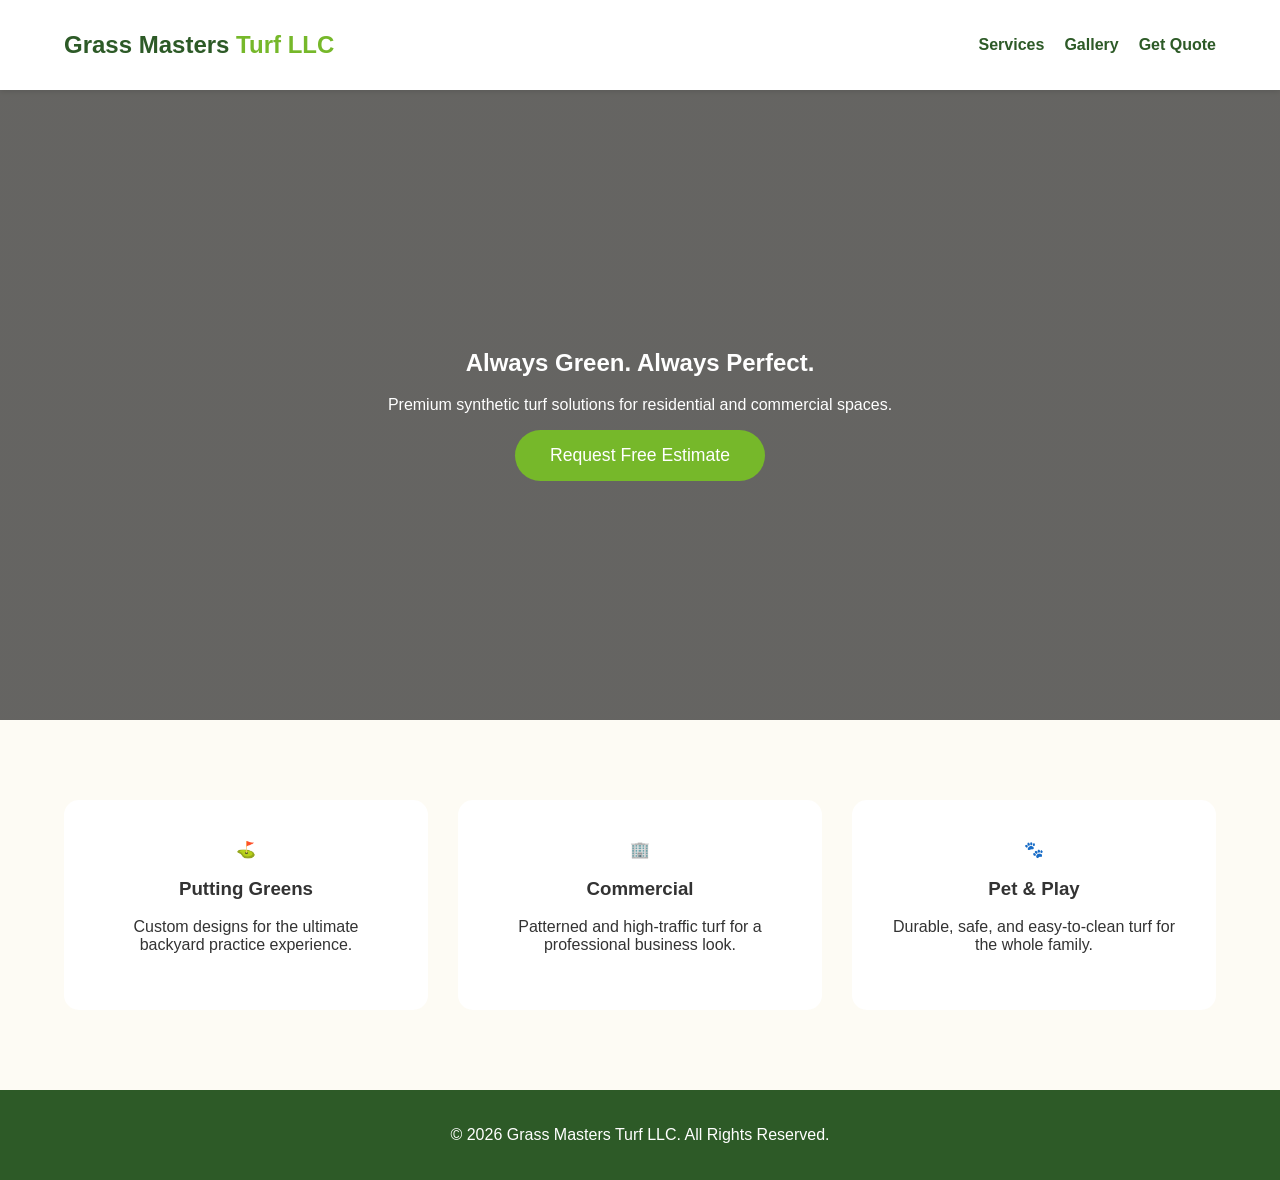
==== index.html @ 38988bbb "Update stylesheet link from main.css to style.css" ====
<!DOCTYPE html>
<html lang="en">
<head>
    <meta charset="UTF-8">
    <meta name="viewport" content="width=device-width, initial-scale=1.0">
    <title>Grass Masters Turf LLC | Premium Synthetic Grass</title>
    <link rel="stylesheet" href="style.css">
</head>
<body>

    <header>
        <nav>
            <div class="logo">Grass Masters<span> Turf LLC</span></div>
            <ul class="nav-links">
                <li><a href="#services">Services</a></li>
                <li><a href="#gallery">Gallery</a></li>
                <li><a href="#contact" class="btn-small">Get Quote</a></li>
            </ul>
        </nav>
    </header>

    <section class="hero">
        <div class="hero-content">
            <h1>Always Green. Always Perfect.</h1>
            <p>Premium synthetic turf solutions for residential and commercial spaces.</p>
            <button id="quoteBtn" class="cta-button">Request Free Estimate</button>
        </div>
    </section>

    <section id="services" class="services">
        <div class="service-card">
            <div class="icon">⛳</div>
            <h3>Putting Greens</h3>
            <p>Custom designs for the ultimate backyard practice experience.</p>
        </div>
        <div class="service-card">
            <div class="icon">🏢</div>
            <h3>Commercial</h3>
            <p>Patterned and high-traffic turf for a professional business look.</p>
        </div>
        <div class="service-card">
            <div class="icon">🐾</div>
            <h3>Pet & Play</h3>
            <p>Durable, safe, and easy-to-clean turf for the whole family.</p>
        </div>
    </section>

    <footer id="contact">
        <p>&copy; 2026 Grass Masters Turf LLC. All Rights Reserved.</p>
    </footer>

    <script src="script.js"></script>
</body>

</html>
---- style.css ----
/* Brand Colors */
:root {
    --dark-green: #2d5a27;
    --logo-green: #76b82a;
    --cream-bg: #fdfbf4;
    --white: #ffffff;
}

body {
    font-family: 'Arial', sans-serif;
    margin: 0;
    background-color: var(--cream-bg);
    color: #333;
    scroll-behavior: smooth;
}

/* Navigation */
nav {
    display: flex;
    justify-content: space-between;
    align-items: center;
    padding: 20px 5%;
    background: var(--white);
    box-shadow: 0 2px 5px rgba(0,0,0,0.1);
}

.logo {
    font-size: 1.5rem;
    font-weight: bold;
    color: var(--dark-green);
}

.logo span {
    color: var(--logo-green);
}

.nav-links {
    list-style: none;
    display: flex;
    gap: 20px;
}

.nav-links a {
    text-decoration: none;
    color: var(--dark-green);
    font-weight: 600;
}

/* Hero Section */
.hero {
    height: 70vh;
    background: linear-gradient(rgba(0,0,0,0.6), rgba(0,0,0,0.6)), url('8511.jpg') no-repeat center/cover;
    display: flex;
    align-items: center;
    justify-content: center;
    color: var(--white);
    text-align: center;
}

.cta-button {
    background: var(--logo-green);
    color: white;
    border: none;
    padding: 15px 35px;
    font-size: 1.1rem;
    border-radius: 50px;
    cursor: pointer;
    transition: transform 0.2s;
}

.cta-button:hover {
    transform: scale(1.05);
    background: var(--dark-green);
}

/* Services */
.services {
    padding: 80px 5%;
    display: grid;
    grid-template-columns: repeat(auto-fit, minmax(250px, 1fr));
    gap: 30px;
}

.service-card {
    background: var(--white);
    padding: 40px;
    border-radius: 15px;
    text-align: center;
    transition: 0.3s;
}

.service-card:hover {
    box-shadow: 0 10px 20px rgba(0,0,0,0.1);
}

footer {
    background: var(--dark-green);
    color: white;
    text-align: center;
    padding: 20px;
}
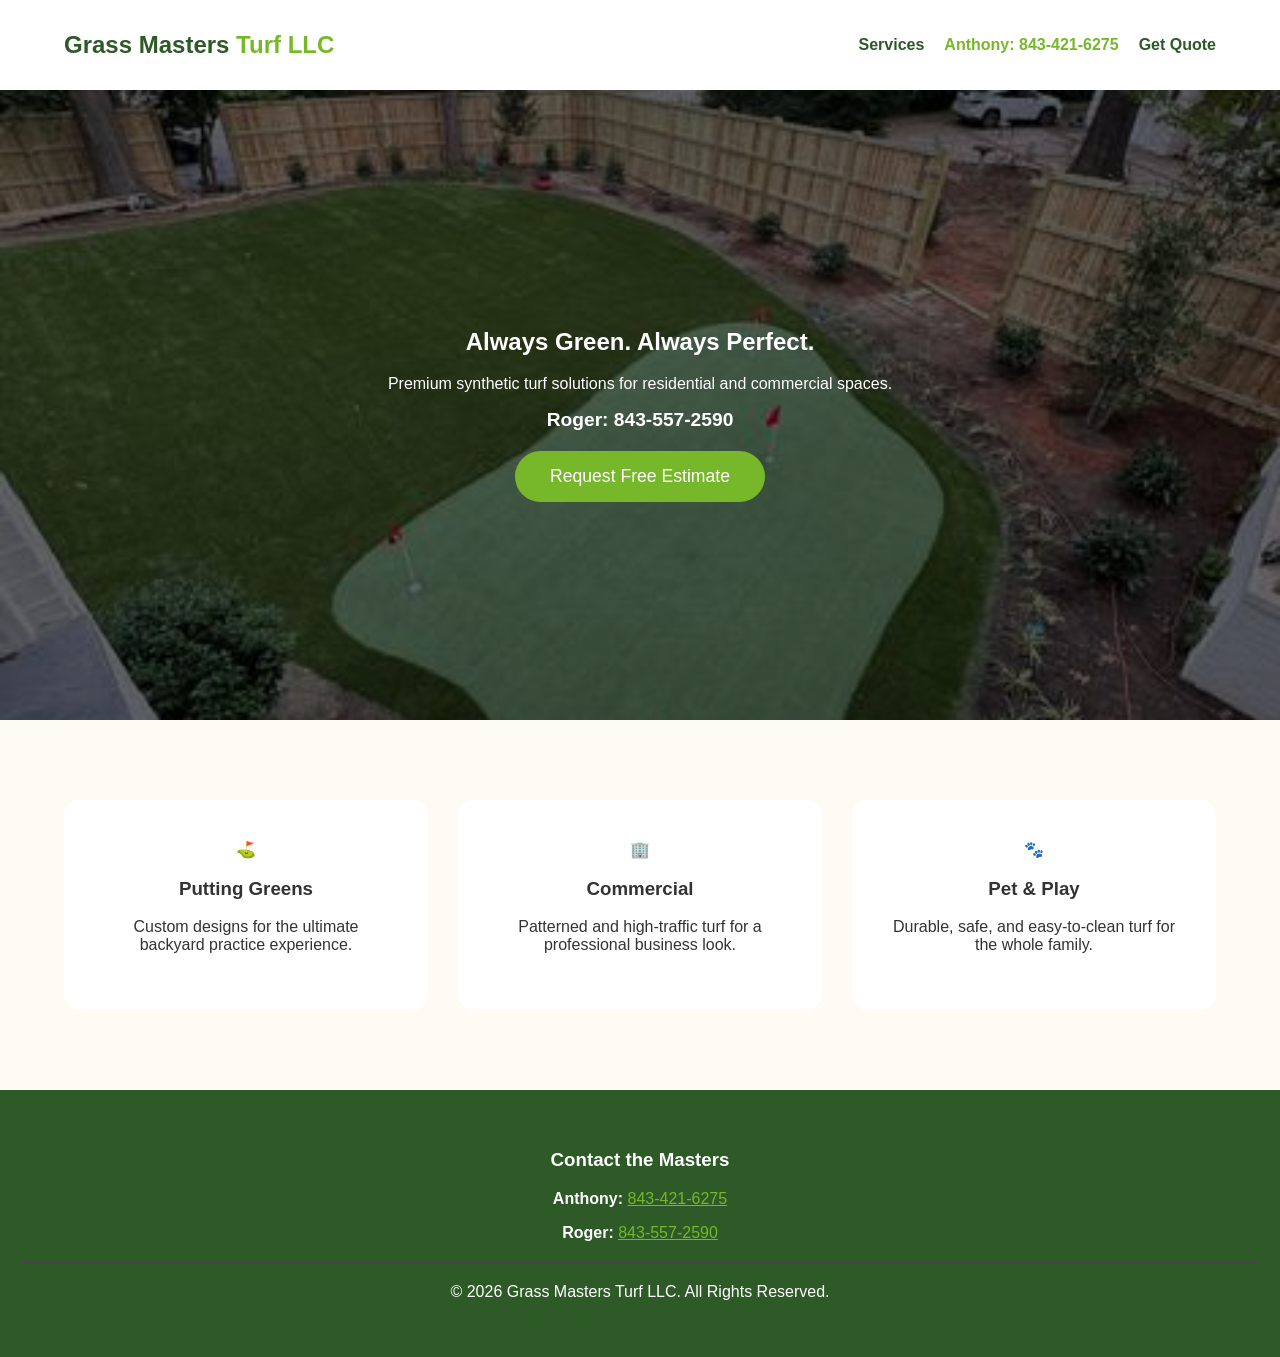
==== commit 18439772: "Update contact details in index.html Added contact information for Anthony and Roger in the footer a" ====
--- a/index.html
+++ b/index.html
@@ -13,7 +13,7 @@
             <div class="logo">Grass Masters<span> Turf LLC</span></div>
             <ul class="nav-links">
                 <li><a href="#services">Services</a></li>
-                <li><a href="#gallery">Gallery</a></li>
+                <li><a href="tel:8434216275" style="color: var(--logo-green); font-weight: bold;">Anthony: 843-421-6275</a></li>
                 <li><a href="#contact" class="btn-small">Get Quote</a></li>
             </ul>
         </nav>
@@ -23,6 +23,9 @@
         <div class="hero-content">
             <h1>Always Green. Always Perfect.</h1>
             <p>Premium synthetic turf solutions for residential and commercial spaces.</p>
+            <div style="margin-bottom: 20px; font-size: 1.2rem; font-weight: bold;">
+                Roger: 843-557-2590
+            </div>
             <button id="quoteBtn" class="cta-button">Request Free Estimate</button>
         </div>
     </section>
@@ -45,11 +48,14 @@
         </div>
     </section>
 
-    <footer id="contact">
+    <footer id="contact" style="background: #2d5a27; color: white; padding: 40px 20px;">
+        <h3>Contact the Masters</h3>
+        <p><strong>Anthony:</strong> <a href="tel:8434216275" style="color: #76b82a;">843-421-6275</a></p>
+        <p><strong>Roger:</strong> <a href="tel:8435572590" style="color: #76b82a;">843-557-2590</a></p>
+        <hr style="border: 0; border-top: 1px solid #444; margin: 20px 0;">
         <p>&copy; 2026 Grass Masters Turf LLC. All Rights Reserved.</p>
     </footer>
 
     <script src="script.js"></script>
 </body>
-
 </html>
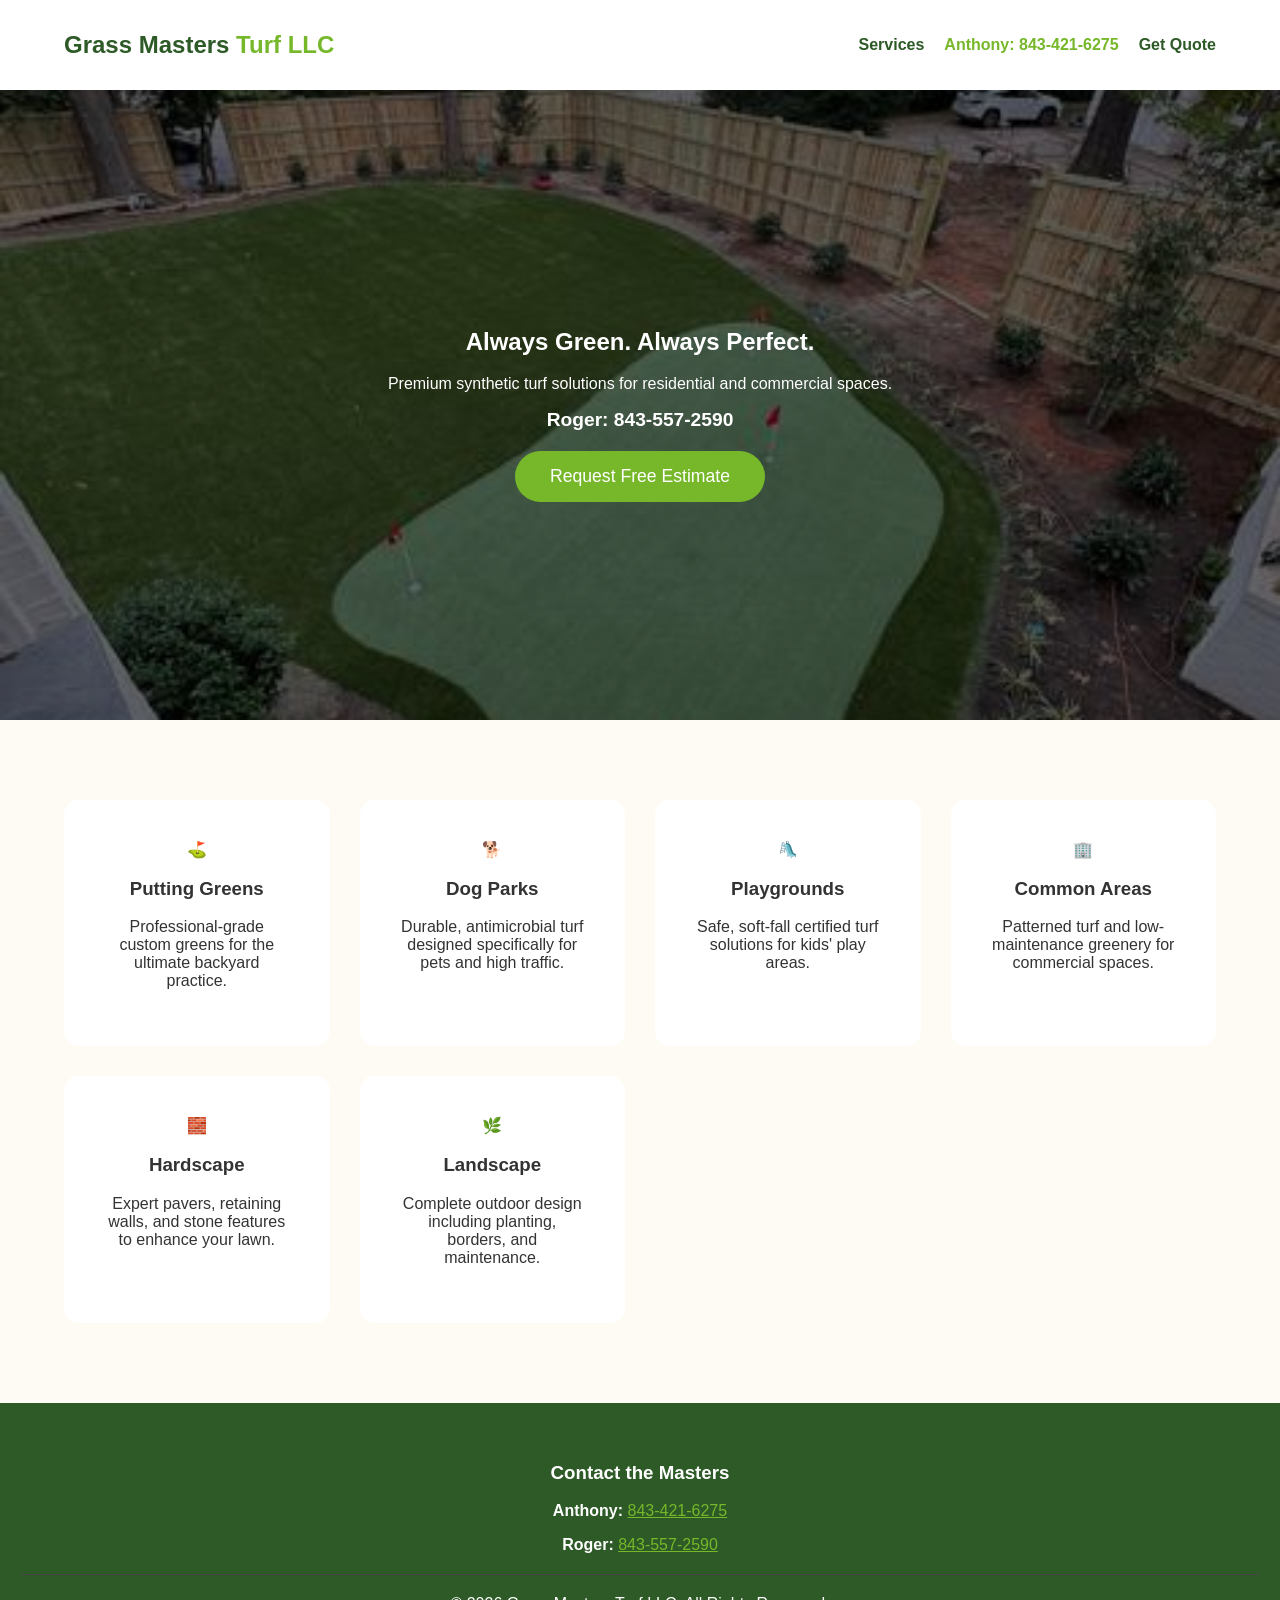
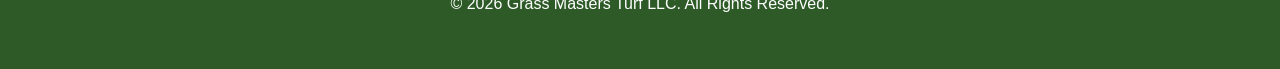
==== commit 91586889: "Revise services and contact information in index.html Updated service offerings and contact details " ====
--- a/index.html
+++ b/index.html
@@ -34,18 +34,35 @@
         <div class="service-card">
             <div class="icon">⛳</div>
             <h3>Putting Greens</h3>
-            <p>Custom designs for the ultimate backyard practice experience.</p>
+            <p>Professional-grade custom greens for the ultimate backyard practice.</p>
+        </div>
+        <div class="service-card">
+            <div class="icon">🐕</div>
+            <h3>Dog Parks</h3>
+            <p>Durable, antimicrobial turf designed specifically for pets and high traffic.</p>
+        </div>
+        <div class="service-card">
+            <div class="icon">🛝</div>
+            <h3>Playgrounds</h3>
+            <p>Safe, soft-fall certified turf solutions for kids' play areas.</p>
         </div>
         <div class="service-card">
             <div class="icon">🏢</div>
-            <h3>Commercial</h3>
-            <p>Patterned and high-traffic turf for a professional business look.</p>
+            <h3>Common Areas</h3>
+            <p>Patterned turf and low-maintenance greenery for commercial spaces.</p>
+        </div>
+        
+        <div class="service-card">
+            <div class="icon">🧱</div>
+            <h3>Hardscape</h3>
+            <p>Expert pavers, retaining walls, and stone features to enhance your lawn.</p>
         </div>
         <div class="service-card">
-            <div class="icon">🐾</div>
-            <h3>Pet & Play</h3>
-            <p>Durable, safe, and easy-to-clean turf for the whole family.</p>
+            <div class="icon">🌿</div>
+            <h3>Landscape</h3>
+            <p>Complete outdoor design including planting, borders, and maintenance.</p>
         </div>
+    </section>
     </section>
 
     <footer id="contact" style="background: #2d5a27; color: white; padding: 40px 20px;">
@@ -59,3 +76,4 @@
     <script src="script.js"></script>
 </body>
 </html>
+
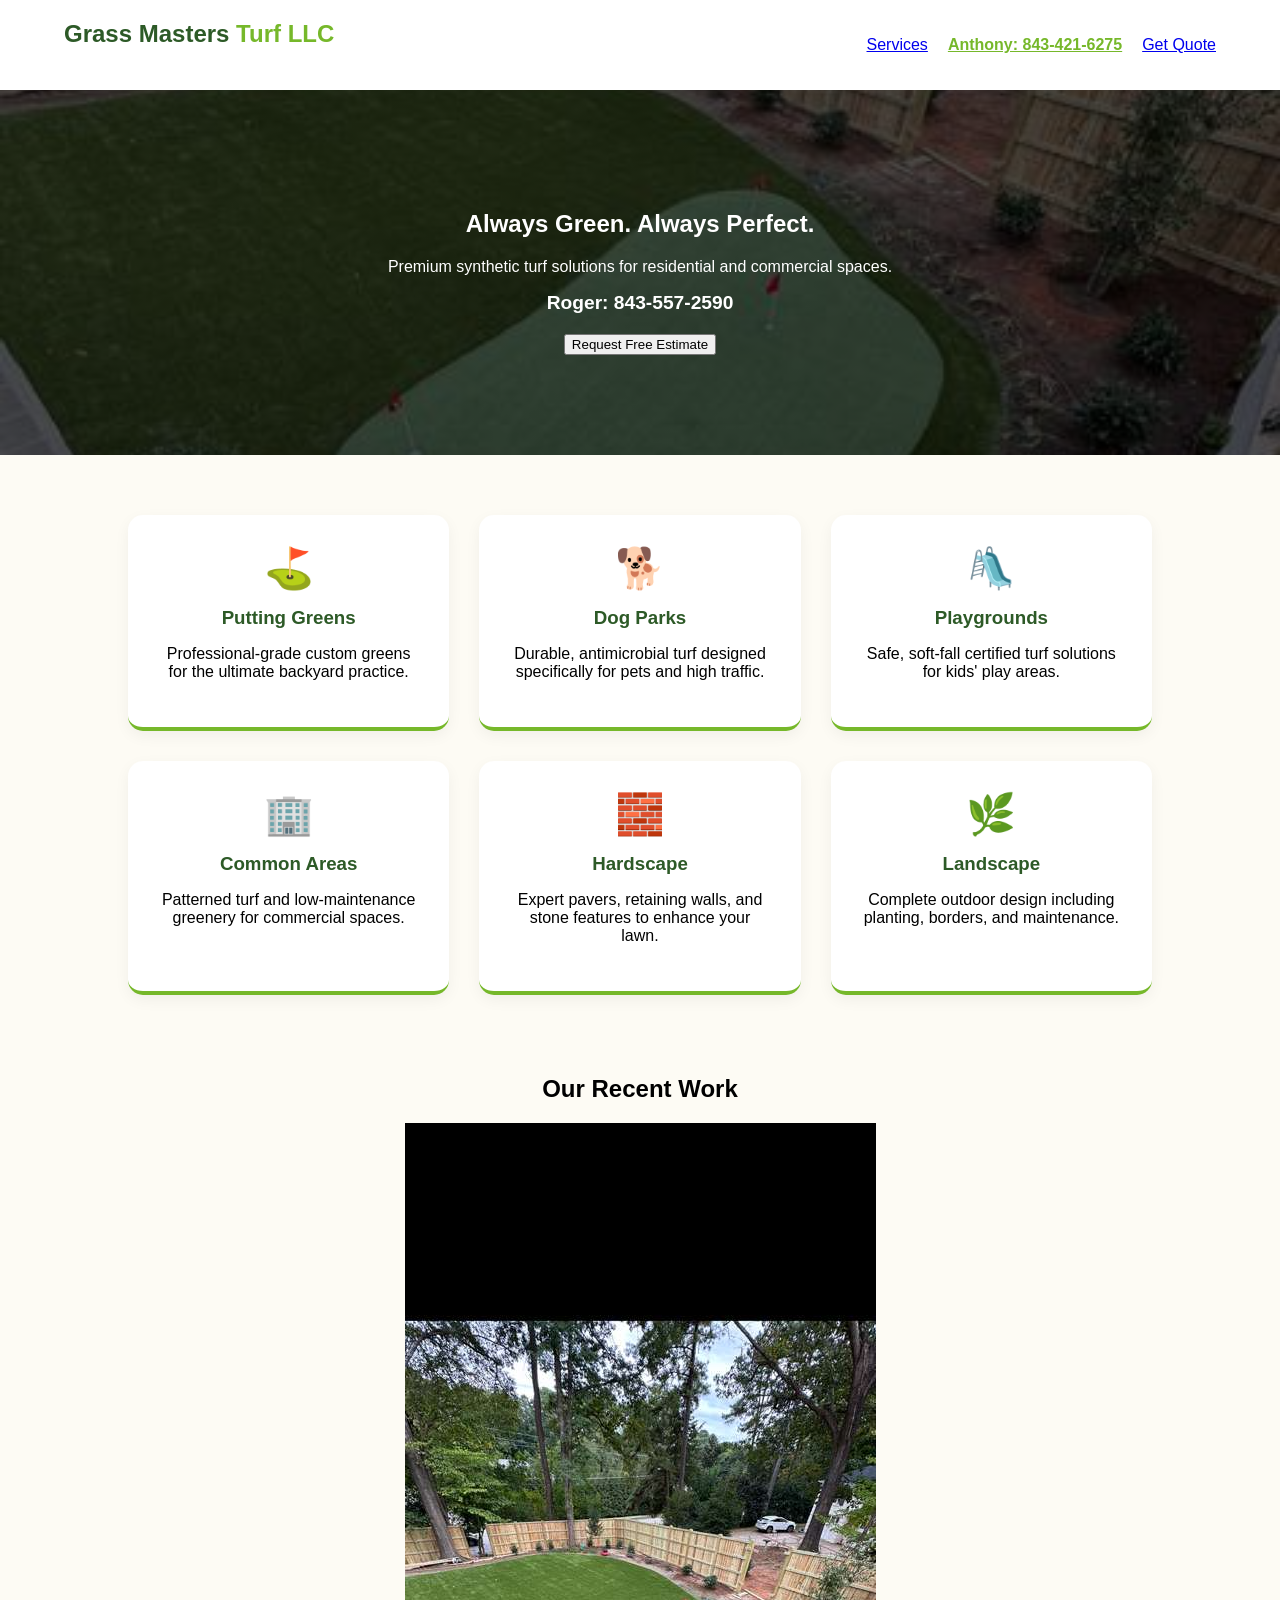
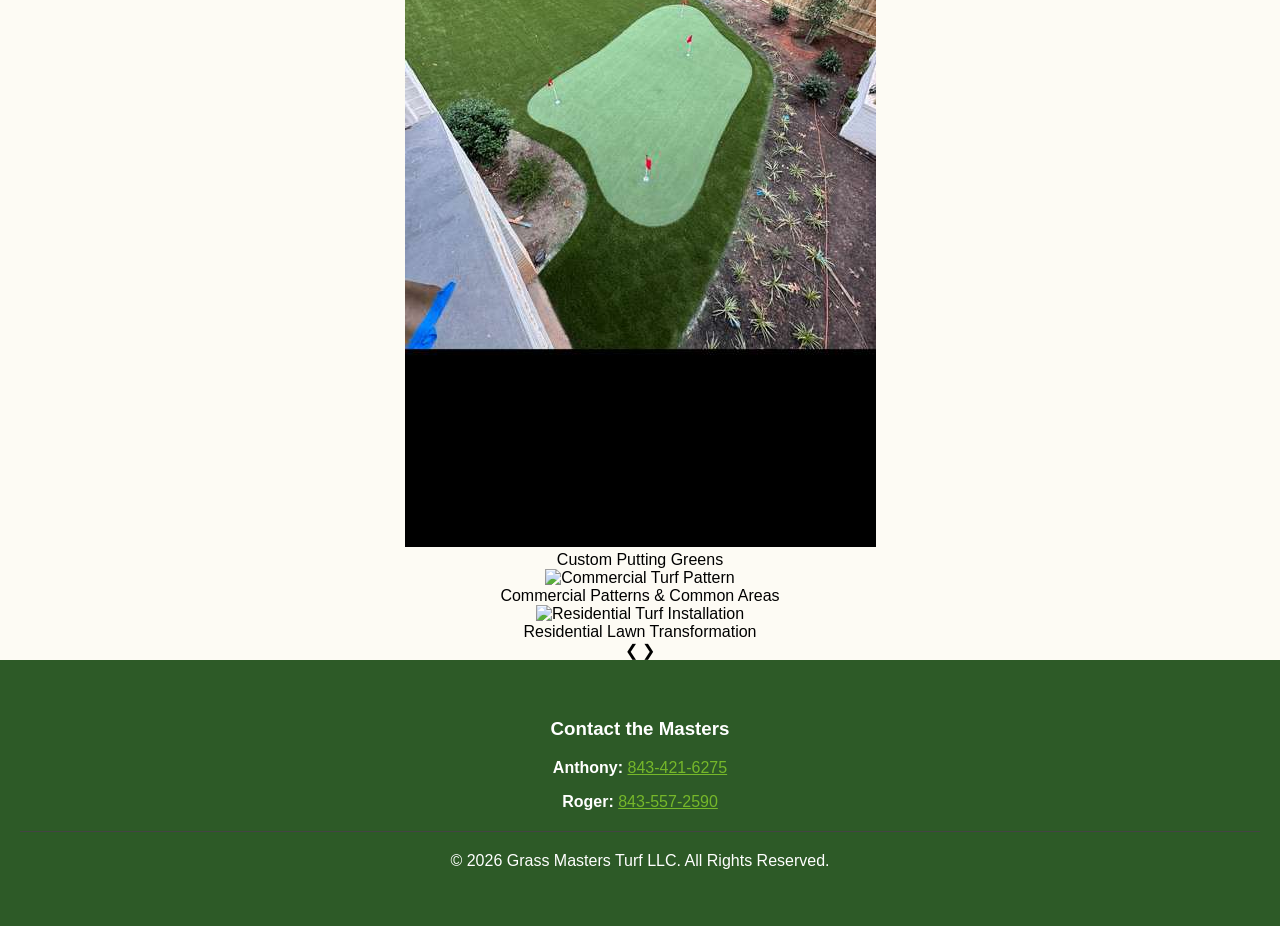
==== commit f2484fff: "Add gallery section to index.html Added a gallery section to showcase recent work." ====
--- a/index.html
+++ b/index.html
@@ -64,6 +64,28 @@
         </div>
     </section>
     </section>
+    <section id="gallery" class="gallery-container">
+        <h2>Our Recent Work</h2>
+        <div class="slideshow">
+            <div class="slide fade">
+                <img src="8511.jpg" alt="Backyard Putting Green">
+                <div class="caption">Custom Putting Greens</div>
+            </div>
+
+            <div class="slide fade">
+                <img src="8513.jpg" alt="Commercial Turf Pattern">
+                <div class="caption">Commercial Patterns & Common Areas</div>
+            </div>
+
+            <div class="slide fade">
+                <img src="8512.jpg" alt="Residential Turf Installation">
+                <div class="caption">Residential Lawn Transformation</div>
+            </div>
+
+            <a class="prev" onclick="plusSlides(-1)">&#10094;</a>
+            <a class="next" onclick="plusSlides(1)">&#10095;</a>
+        </div>
+    </section>
 
     <footer id="contact" style="background: #2d5a27; color: white; padding: 40px 20px;">
         <h3>Contact the Masters</h3>
@@ -77,3 +99,4 @@
 </body>
 </html>
 
+
--- a/style.css
+++ b/style.css
@@ -1,101 +1,56 @@
-/* Brand Colors */
 :root {
     --dark-green: #2d5a27;
     --logo-green: #76b82a;
     --cream-bg: #fdfbf4;
-    --white: #ffffff;
 }
 
-body {
-    font-family: 'Arial', sans-serif;
-    margin: 0;
-    background-color: var(--cream-bg);
-    color: #333;
-    scroll-behavior: smooth;
+body { font-family: 'Arial', sans-serif; margin: 0; background: var(--cream-bg); text-align: center; }
+
+nav { display: flex; justify-content: space-between; padding: 20px 5%; background: white; }
+.logo { font-weight: bold; font-size: 1.5rem; color: var(--dark-green); }
+.logo span { color: var(--logo-green); }
+.nav-links { list-style: none; display: flex; gap: 20px; }
+
+.hero { 
+    padding: 100px 20px; 
+    background: linear-gradient(rgba(0,0,0,0.7), rgba(0,0,0,0.7)), url('8511.jpg') center/cover; 
+    color: white; 
 }
+.hero-contacts { font-size: 1.2rem; margin-top: 20px; font-weight: bold; color: var(--logo-green); }
 
-/* Navigation */
-nav {
-    display: flex;
-    justify-content: space-between;
-    align-items: center;
-    padding: 20px 5%;
-    background: var(--white);
-    box-shadow: 0 2px 5px rgba(0,0,0,0.1);
+.services { 
+    display: grid; 
+    grid-template-columns: repeat(auto-fit, minmax(200px, 1fr)); 
+    gap: 20px; 
+    padding: 50px 5%; 
 }
+.service-card { background: white; padding: 20px; border-radius: 10px; box-shadow: 0 4px 6px rgba(0,0,0,0.1); }
+.service-card h3 { color: var(--dark-green); margin: 0; }
 
-.logo {
-    font-size: 1.5rem;
-    font-weight: bold;
-    color: var(--dark-green);
-}
-
-.logo span {
-    color: var(--logo-green);
-}
-
-.nav-links {
-    list-style: none;
-    display: flex;
-    gap: 20px;
-}
-
-.nav-links a {
-    text-decoration: none;
-    color: var(--dark-green);
-    font-weight: 600;
-}
-
-/* Hero Section */
-.hero {
-    height: 70vh;
-    background: linear-gradient(rgba(0,0,0,0.6), rgba(0,0,0,0.6)), url('8511.jpg') no-repeat center/cover;
-    display: flex;
-    align-items: center;
-    justify-content: center;
-    color: var(--white);
-    text-align: center;
-}
-
-.cta-button {
-    background: var(--logo-green);
-    color: white;
-    border: none;
-    padding: 15px 35px;
-    font-size: 1.1rem;
-    border-radius: 50px;
-    cursor: pointer;
-    transition: transform 0.2s;
-}
-
-.cta-button:hover {
-    transform: scale(1.05);
-    background: var(--dark-green);
-}
-
-/* Services */
+footer { background: var(--dark-green); color: white; padding: 40px; }
 .services {
-    padding: 80px 5%;
     display: grid;
+    /* This tells the browser to fit as many cards as possible (min 250px wide) */
     grid-template-columns: repeat(auto-fit, minmax(250px, 1fr));
     gap: 30px;
+    padding: 60px 10%;
 }
 
 .service-card {
-    background: var(--white);
-    padding: 40px;
+    background: #ffffff;
+    padding: 30px;
     border-radius: 15px;
-    text-align: center;
-    transition: 0.3s;
+    box-shadow: 0 5px 15px rgba(0,0,0,0.05);
+    transition: transform 0.3s ease;
+    border-bottom: 4px solid #76b82a; /* Your logo green */
 }
 
 .service-card:hover {
-    box-shadow: 0 10px 20px rgba(0,0,0,0.1);
+    transform: translateY(-10px);
 }
 
-footer {
-    background: var(--dark-green);
-    color: white;
-    text-align: center;
-    padding: 20px;
+.service-card .icon {
+    font-size: 40px;
+    margin-bottom: 15px;
 }
+
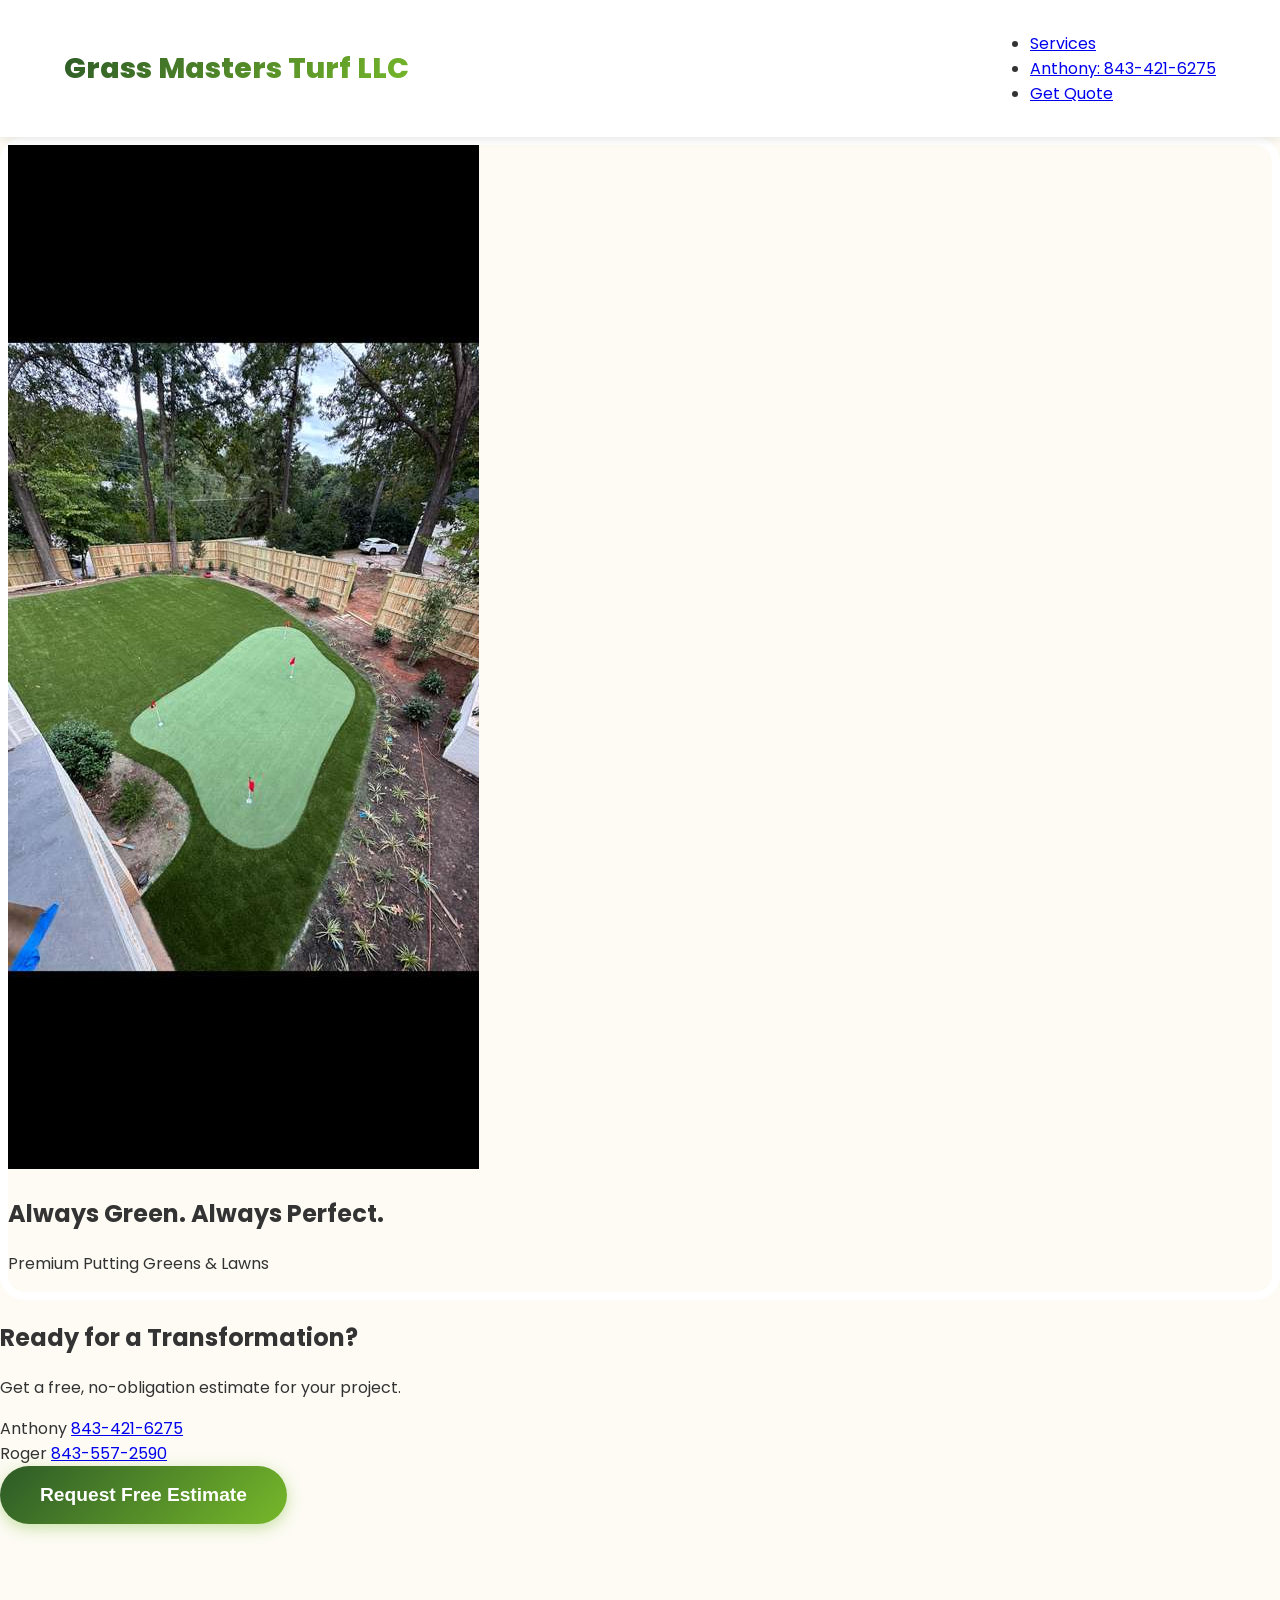
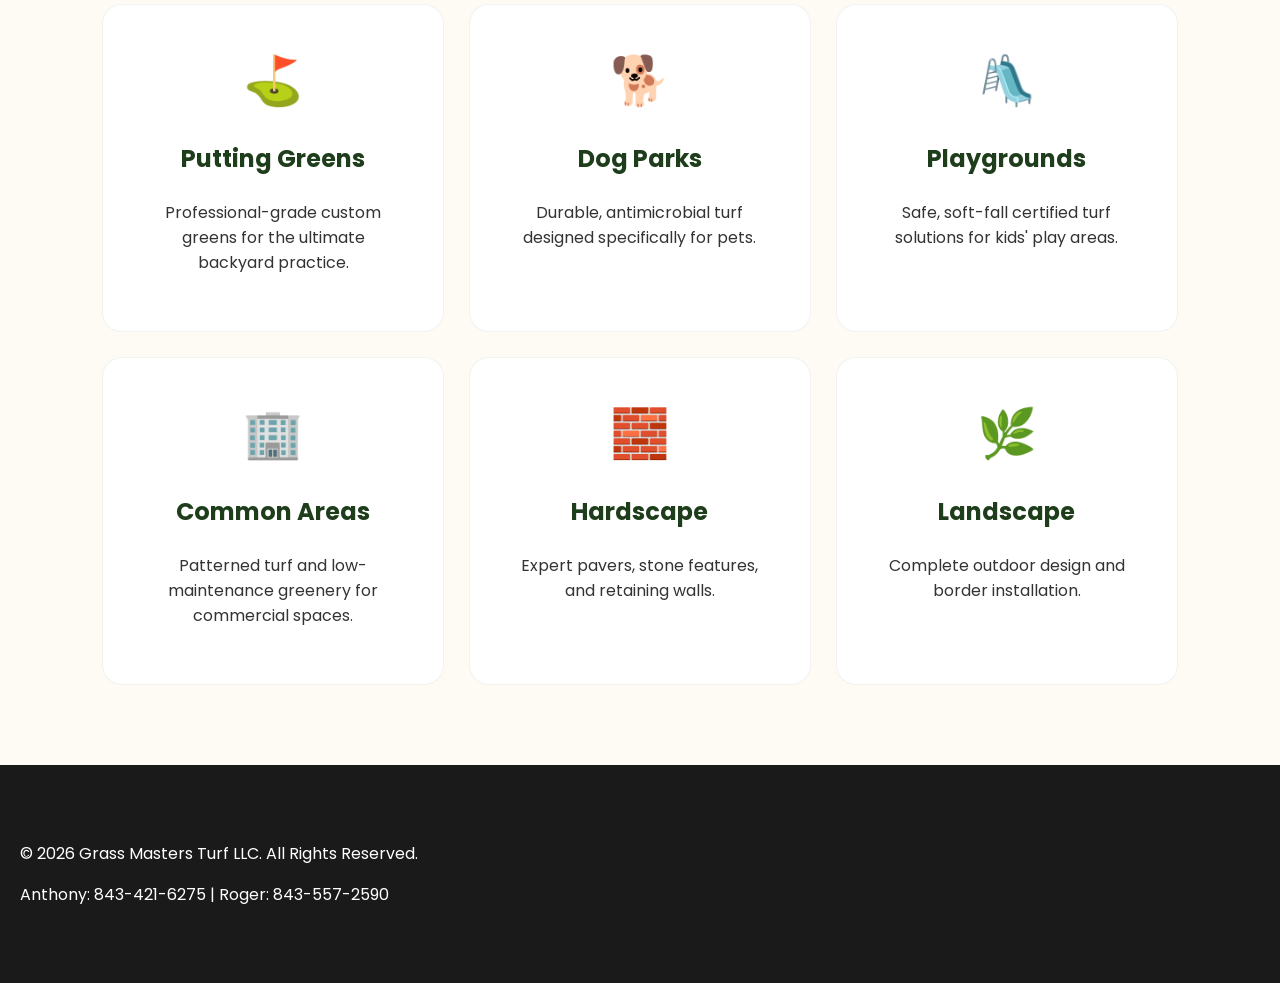
==== commit 9e98f534: "Refactor index.html with layout and style updates Updated the HTML structure, added Google Fonts, an" ====
--- a/index.html
+++ b/index.html
@@ -5,6 +5,7 @@
     <meta name="viewport" content="width=device-width, initial-scale=1.0">
     <title>Grass Masters Turf LLC | Premium Synthetic Grass</title>
     <link rel="stylesheet" href="style.css">
+    <link href="https://fonts.googleapis.com/css2?family=Poppins:wght@400;600;800&display=swap" rel="stylesheet">
 </head>
 <body>
 
@@ -13,18 +14,51 @@
             <div class="logo">Grass Masters<span> Turf LLC</span></div>
             <ul class="nav-links">
                 <li><a href="#services">Services</a></li>
-                <li><a href="tel:8434216275" style="color: var(--logo-green); font-weight: bold;">Anthony: 843-421-6275</a></li>
-                <li><a href="#contact" class="btn-small">Get Quote</a></li>
+                <li><a href="tel:8434216275" class="nav-phone">Anthony: 843-421-6275</a></li>
+                <li><a href="#quote-section" class="btn-small">Get Quote</a></li>
             </ul>
         </nav>
     </header>
 
-    <section class="hero">
-        <div class="hero-content">
-            <h1>Always Green. Always Perfect.</h1>
-            <p>Premium synthetic turf solutions for residential and commercial spaces.</p>
-            <div style="margin-bottom: 20px; font-size: 1.2rem; font-weight: bold;">
-                Roger: 843-557-2590
+    <section class="hero-slider">
+        <div class="slideshow">
+            <div class="slide pop-in">
+                <img src="8511.jpg" alt="Putting Green">
+                <div class="hero-text">
+                    <h1>Always Green. Always Perfect.</h1>
+                    <p>Premium Putting Greens & Lawns</p>
+                </div>
+            </div>
+            <div class="slide pop-in">
+                <img src="8513.jpg" alt="Commercial Turf">
+                <div class="hero-text">
+                    <h1>Professional Commercial Turf</h1>
+                    <p>Custom Patterns & High Traffic Solutions</p>
+                </div>
+            </div>
+            <div class="slide pop-in">
+                <img src="8512.jpg" alt="Residential Turf">
+                <div class="hero-text">
+                    <h1>Transform Your Backyard</h1>
+                    <p>Beautiful, Low-Maintenance Living</p>
+                </div>
+            </div>
+        </div>
+    </section>
+
+    <section id="quote-section" class="quote-info">
+        <div class="quote-card">
+            <h2>Ready for a Transformation?</h2>
+            <p>Get a free, no-obligation estimate for your project.</p>
+            <div class="contact-grid">
+                <div class="contact-item">
+                    <span class="name">Anthony</span>
+                    <a href="tel:8434216275" class="phone-link">843-421-6275</a>
+                </div>
+                <div class="contact-item">
+                    <span class="name">Roger</span>
+                    <a href="tel:8435572590" class="phone-link">843-557-2590</a>
+                </div>
             </div>
             <button id="quoteBtn" class="cta-button">Request Free Estimate</button>
         </div>
@@ -32,71 +66,42 @@
 
     <section id="services" class="services">
         <div class="service-card">
-            <div class="icon">⛳</div>
+            <span class="icon">⛳</span>
             <h3>Putting Greens</h3>
             <p>Professional-grade custom greens for the ultimate backyard practice.</p>
         </div>
         <div class="service-card">
-            <div class="icon">🐕</div>
+            <span class="icon">🐕</span>
             <h3>Dog Parks</h3>
-            <p>Durable, antimicrobial turf designed specifically for pets and high traffic.</p>
+            <p>Durable, antimicrobial turf designed specifically for pets.</p>
         </div>
         <div class="service-card">
-            <div class="icon">🛝</div>
+            <span class="icon">🛝</span>
             <h3>Playgrounds</h3>
             <p>Safe, soft-fall certified turf solutions for kids' play areas.</p>
         </div>
         <div class="service-card">
-            <div class="icon">🏢</div>
+            <span class="icon">🏢</span>
             <h3>Common Areas</h3>
             <p>Patterned turf and low-maintenance greenery for commercial spaces.</p>
         </div>
-        
         <div class="service-card">
-            <div class="icon">🧱</div>
+            <span class="icon">🧱</span>
             <h3>Hardscape</h3>
-            <p>Expert pavers, retaining walls, and stone features to enhance your lawn.</p>
+            <p>Expert pavers, stone features, and retaining walls.</p>
         </div>
         <div class="service-card">
-            <div class="icon">🌿</div>
+            <span class="icon">🌿</span>
             <h3>Landscape</h3>
-            <p>Complete outdoor design including planting, borders, and maintenance.</p>
-        </div>
-    </section>
-    </section>
-    <section id="gallery" class="gallery-container">
-        <h2>Our Recent Work</h2>
-        <div class="slideshow">
-            <div class="slide fade">
-                <img src="8511.jpg" alt="Backyard Putting Green">
-                <div class="caption">Custom Putting Greens</div>
-            </div>
-
-            <div class="slide fade">
-                <img src="8513.jpg" alt="Commercial Turf Pattern">
-                <div class="caption">Commercial Patterns & Common Areas</div>
-            </div>
-
-            <div class="slide fade">
-                <img src="8512.jpg" alt="Residential Turf Installation">
-                <div class="caption">Residential Lawn Transformation</div>
-            </div>
-
-            <a class="prev" onclick="plusSlides(-1)">&#10094;</a>
-            <a class="next" onclick="plusSlides(1)">&#10095;</a>
+            <p>Complete outdoor design and border installation.</p>
         </div>
     </section>
 
-    <footer id="contact" style="background: #2d5a27; color: white; padding: 40px 20px;">
-        <h3>Contact the Masters</h3>
-        <p><strong>Anthony:</strong> <a href="tel:8434216275" style="color: #76b82a;">843-421-6275</a></p>
-        <p><strong>Roger:</strong> <a href="tel:8435572590" style="color: #76b82a;">843-557-2590</a></p>
-        <hr style="border: 0; border-top: 1px solid #444; margin: 20px 0;">
+    <footer>
         <p>&copy; 2026 Grass Masters Turf LLC. All Rights Reserved.</p>
+        <p>Anthony: 843-421-6275 | Roger: 843-557-2590</p>
     </footer>
 
     <script src="script.js"></script>
 </body>
 </html>
-
-
--- a/style.css
+++ b/style.css
@@ -1,56 +1,139 @@
 :root {
-    --dark-green: #2d5a27;
-    --logo-green: #76b82a;
-    --cream-bg: #fdfbf4;
+    /* Vibrant Green Palette */
+    --primary-gradient: linear-gradient(135deg, #2d5a27 0%, #76b82a 100%);
+    --accent-yellow: #f1c40f; /* Adds a pop for highlights */
+    --dark-green: #1e3d1a;
+    --light-green: #92d050;
+    --cream-white: #fdfbf4;
+    --shadow: 0 10px 30px rgba(0,0,0,0.15);
 }
 
-body { font-family: 'Arial', sans-serif; margin: 0; background: var(--cream-bg); text-align: center; }
+body {
+    font-family: 'Poppins', sans-serif; /* Modern, clean font */
+    margin: 0;
+    background-color: var(--cream-white);
+    color: #333;
+}
 
-nav { display: flex; justify-content: space-between; padding: 20px 5%; background: white; }
-.logo { font-weight: bold; font-size: 1.5rem; color: var(--dark-green); }
-.logo span { color: var(--logo-green); }
-.nav-links { list-style: none; display: flex; gap: 20px; }
+/* 1. Header with Glass Effect */
+header {
+    background: rgba(255, 255, 255, 0.95);
+    backdrop-filter: blur(5px);
+    position: sticky;
+    top: 0;
+    z-index: 1000;
+    box-shadow: 0 2px 10px rgba(0,0,0,0.1);
+}
 
-.hero { 
-    padding: 100px 20px; 
-    background: linear-gradient(rgba(0,0,0,0.7), rgba(0,0,0,0.7)), url('8511.jpg') center/cover; 
-    color: white; 
+nav {
+    display: flex;
+    justify-content: space-between;
+    align-items: center;
+    padding: 15px 5%;
 }
-.hero-contacts { font-size: 1.2rem; margin-top: 20px; font-weight: bold; color: var(--logo-green); }
 
-.services { 
-    display: grid; 
-    grid-template-columns: repeat(auto-fit, minmax(200px, 1fr)); 
-    gap: 20px; 
-    padding: 50px 5%; 
+.logo {
+    font-size: 1.8rem;
+    font-weight: 800;
+    background: var(--primary-gradient);
+    -webkit-background-clip: text;
+    -webkit-text-fill-color: transparent;
 }
-.service-card { background: white; padding: 20px; border-radius: 10px; box-shadow: 0 4px 6px rgba(0,0,0,0.1); }
-.service-card h3 { color: var(--dark-green); margin: 0; }
 
-footer { background: var(--dark-green); color: white; padding: 40px; }
+/* 2. Hero Section with Overlay */
+.hero {
+    height: 80vh;
+    background: linear-gradient(rgba(0,0,0,0.4), rgba(0,0,0,0.6)), url('8511.jpg') center/cover;
+    display: flex;
+    align-items: center;
+    justify-content: center;
+    color: white;
+    text-shadow: 2px 2px 10px rgba(0,0,0,0.5);
+}
+
+.hero-content h1 {
+    font-size: 4rem;
+    margin-bottom: 20px;
+    letter-spacing: -1px;
+}
+
+.cta-button {
+    background: var(--primary-gradient);
+    border: none;
+    padding: 18px 40px;
+    color: white;
+    font-weight: bold;
+    font-size: 1.2rem;
+    border-radius: 50px;
+    box-shadow: 0 4px 15px rgba(118, 184, 42, 0.4);
+    cursor: pointer;
+    transition: 0.3s;
+}
+
+.cta-button:hover {
+    transform: translateY(-3px) scale(1.05);
+    box-shadow: 0 6px 20px rgba(118, 184, 42, 0.6);
+}
+
+/* 3. Service Cards that "Pop" */
 .services {
     display: grid;
-    /* This tells the browser to fit as many cards as possible (min 250px wide) */
-    grid-template-columns: repeat(auto-fit, minmax(250px, 1fr));
-    gap: 30px;
-    padding: 60px 10%;
+    grid-template-columns: repeat(auto-fit, minmax(280px, 1fr));
+    gap: 25px;
+    padding: 80px 8%;
 }
 
 .service-card {
-    background: #ffffff;
-    padding: 30px;
-    border-radius: 15px;
-    box-shadow: 0 5px 15px rgba(0,0,0,0.05);
-    transition: transform 0.3s ease;
-    border-bottom: 4px solid #76b82a; /* Your logo green */
+    background: white;
+    padding: 40px;
+    border-radius: 20px;
+    text-align: center;
+    border: 1px solid rgba(0,0,0,0.05);
+    transition: all 0.4s cubic-bezier(0.175, 0.885, 0.32, 1.275);
 }
 
 .service-card:hover {
-    transform: translateY(-10px);
+    transform: translateY(-15px);
+    background: var(--primary-gradient);
+    color: white;
+}
+
+.service-card:hover h3, .service-card:hover .icon {
+    color: white;
 }
 
 .service-card .icon {
-    font-size: 40px;
+    font-size: 3rem;
     margin-bottom: 15px;
+    display: block;
 }
 
+.service-card h3 {
+    color: var(--dark-green);
+    font-size: 1.5rem;
+}
+
+/* 4. Slideshow Styling */
+.gallery-container h2 {
+    font-size: 2.5rem;
+    color: var(--dark-green);
+    margin-bottom: 40px;
+}
+
+.slideshow {
+    border: 8px solid white;
+    border-radius: 25px;
+}
+
+/* 5. Footer */
+footer {
+    background: #1a1a1a;
+    color: #fff;
+    padding: 60px 20px;
+}
+
+footer a {
+    color: var(--light-green);
+    text-decoration: none;
+    font-size: 1.3rem;
+}
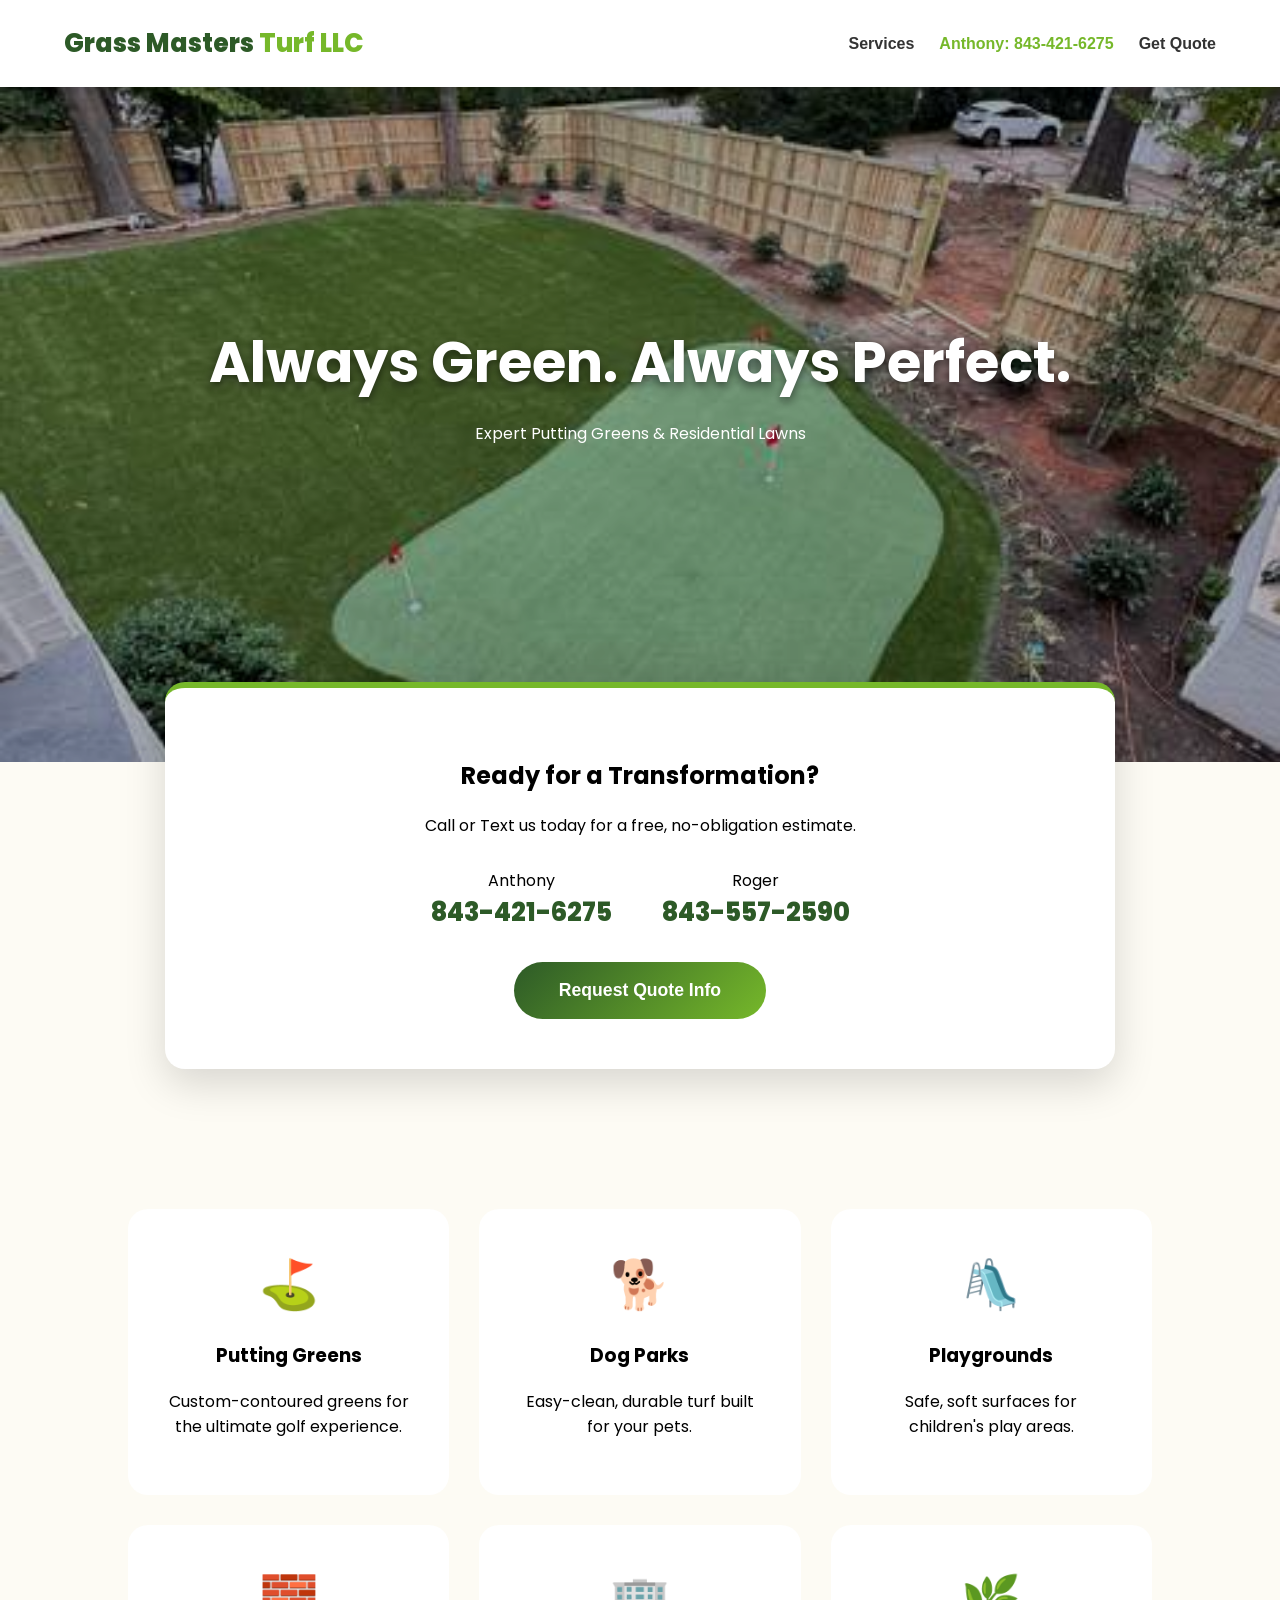
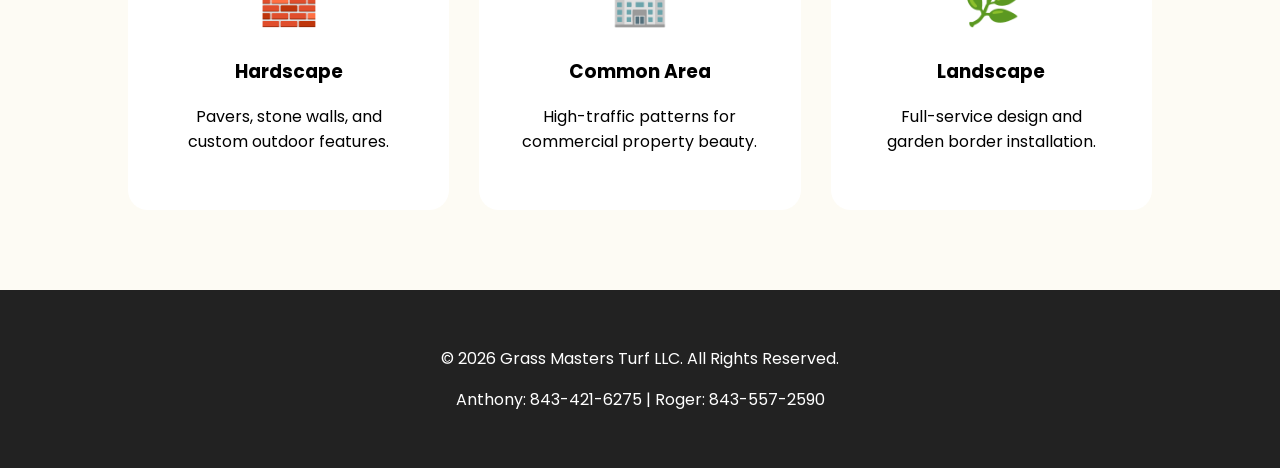
==== commit 480de1f4: "Revise hero section and service descriptions Updated hero section images and text for better clarity" ====
--- a/index.html
+++ b/index.html
@@ -26,21 +26,23 @@
                 <img src="8511.jpg" alt="Putting Green">
                 <div class="hero-text">
                     <h1>Always Green. Always Perfect.</h1>
-                    <p>Premium Putting Greens & Lawns</p>
+                    <p>Expert Putting Greens & Residential Lawns</p>
                 </div>
             </div>
+
+            <div class="slide pop-in">
+                <img src="WhatsApp Image 2026-03-12 at 2.50.25 PM.jpeg" alt="Residential Backyard">
+                <div class="hero-text">
+                    <h1>Backyard Transformations</h1>
+                    <p>Low-Maintenance Luxury Living</p>
+                </div>
+            </div>
+
             <div class="slide pop-in">
                 <img src="8513.jpg" alt="Commercial Turf">
                 <div class="hero-text">
-                    <h1>Professional Commercial Turf</h1>
-                    <p>Custom Patterns & High Traffic Solutions</p>
-                </div>
-            </div>
-            <div class="slide pop-in">
-                <img src="8512.jpg" alt="Residential Turf">
-                <div class="hero-text">
-                    <h1>Transform Your Backyard</h1>
-                    <p>Beautiful, Low-Maintenance Living</p>
+                    <h1>Commercial Solutions</h1>
+                    <p>Professional Patterns & Common Areas</p>
                 </div>
             </div>
         </div>
@@ -49,7 +51,7 @@
     <section id="quote-section" class="quote-info">
         <div class="quote-card">
             <h2>Ready for a Transformation?</h2>
-            <p>Get a free, no-obligation estimate for your project.</p>
+            <p>Call or Text us today for a free, no-obligation estimate.</p>
             <div class="contact-grid">
                 <div class="contact-item">
                     <span class="name">Anthony</span>
@@ -60,7 +62,7 @@
                     <a href="tel:8435572590" class="phone-link">843-557-2590</a>
                 </div>
             </div>
-            <button id="quoteBtn" class="cta-button">Request Free Estimate</button>
+            <button id="quoteBtn" class="cta-button">Request Quote Info</button>
         </div>
     </section>
 
@@ -68,32 +70,32 @@
         <div class="service-card">
             <span class="icon">⛳</span>
             <h3>Putting Greens</h3>
-            <p>Professional-grade custom greens for the ultimate backyard practice.</p>
+            <p>Custom-contoured greens for the ultimate golf experience.</p>
         </div>
         <div class="service-card">
             <span class="icon">🐕</span>
             <h3>Dog Parks</h3>
-            <p>Durable, antimicrobial turf designed specifically for pets.</p>
+            <p>Easy-clean, durable turf built for your pets.</p>
         </div>
         <div class="service-card">
             <span class="icon">🛝</span>
             <h3>Playgrounds</h3>
-            <p>Safe, soft-fall certified turf solutions for kids' play areas.</p>
-        </div>
-        <div class="service-card">
-            <span class="icon">🏢</span>
-            <h3>Common Areas</h3>
-            <p>Patterned turf and low-maintenance greenery for commercial spaces.</p>
+            <p>Safe, soft surfaces for children's play areas.</p>
         </div>
         <div class="service-card">
             <span class="icon">🧱</span>
             <h3>Hardscape</h3>
-            <p>Expert pavers, stone features, and retaining walls.</p>
+            <p>Pavers, stone walls, and custom outdoor features.</p>
+        </div>
+        <div class="service-card">
+            <span class="icon">🏢</span>
+            <h3>Common Area</h3>
+            <p>High-traffic patterns for commercial property beauty.</p>
         </div>
         <div class="service-card">
             <span class="icon">🌿</span>
             <h3>Landscape</h3>
-            <p>Complete outdoor design and border installation.</p>
+            <p>Full-service design and garden border installation.</p>
         </div>
     </section>
 
--- a/style.css
+++ b/style.css
@@ -1,24 +1,21 @@
 :root {
-    /* Vibrant Green Palette */
     --primary-gradient: linear-gradient(135deg, #2d5a27 0%, #76b82a 100%);
-    --accent-yellow: #f1c40f; /* Adds a pop for highlights */
-    --dark-green: #1e3d1a;
-    --light-green: #92d050;
-    --cream-white: #fdfbf4;
-    --shadow: 0 10px 30px rgba(0,0,0,0.15);
+    --dark-green: #2d5a27;
+    --logo-green: #76b82a;
+    --cream-bg: #fdfbf4;
+    --white: #ffffff;
 }
 
 body {
-    font-family: 'Poppins', sans-serif; /* Modern, clean font */
+    font-family: 'Poppins', sans-serif;
     margin: 0;
-    background-color: var(--cream-white);
-    color: #333;
+    background-color: var(--cream-bg);
+    overflow-x: hidden;
 }
 
-/* 1. Header with Glass Effect */
+/* Header & Nav */
 header {
-    background: rgba(255, 255, 255, 0.95);
-    backdrop-filter: blur(5px);
+    background: var(--white);
     position: sticky;
     top: 0;
     z-index: 1000;
@@ -33,54 +30,105 @@
 }
 
 .logo {
-    font-size: 1.8rem;
+    font-size: 1.6rem;
     font-weight: 800;
-    background: var(--primary-gradient);
-    -webkit-background-clip: text;
-    -webkit-text-fill-color: transparent;
+    color: var(--dark-green);
 }
 
-/* 2. Hero Section with Overlay */
-.hero {
-    height: 80vh;
-    background: linear-gradient(rgba(0,0,0,0.4), rgba(0,0,0,0.6)), url('8511.jpg') center/cover;
-    display: flex;
-    align-items: center;
-    justify-content: center;
-    color: white;
-    text-shadow: 2px 2px 10px rgba(0,0,0,0.5);
+.logo span { color: var(--logo-green); }
+
+.nav-links { list-style: none; display: flex; gap: 25px; align-items: center; }
+
+.nav-links a { text-decoration: none; color: #333; font-weight: 600; }
+
+.nav-phone { color: var(--logo-green) !important; }
+
+/* Hero Slider */
+.hero-slider {
+    position: relative;
+    height: 75vh;
+    background: #000;
 }
 
-.hero-content h1 {
-    font-size: 4rem;
-    margin-bottom: 20px;
-    letter-spacing: -1px;
+.slide {
+    position: absolute;
+    width: 100%;
+    height: 100%;
+    display: none;
 }
+
+.slide img {
+    width: 100%;
+    height: 100%;
+    object-fit: cover;
+    opacity: 0.7;
+}
+
+/* The "Pop" Animation */
+.pop-in {
+    animation: popEffect 0.8s cubic-bezier(0.26, 0.53, 0.74, 1.48);
+}
+
+@keyframes popEffect {
+    0% { transform: scale(1.2); opacity: 0; }
+    100% { transform: scale(1); opacity: 1; }
+}
+
+.hero-text {
+    position: absolute;
+    top: 45%;
+    left: 50%;
+    transform: translate(-50%, -50%);
+    text-align: center;
+    color: white;
+    width: 90%;
+}
+
+.hero-text h1 { font-size: 3.5rem; margin: 0; text-shadow: 0 4px 10px rgba(0,0,0,0.5); }
+
+/* Quote Section Layering */
+.quote-info {
+    padding: 0 20px 60px;
+    margin-top: -80px;
+    position: relative;
+    z-index: 10;
+}
+
+.quote-card {
+    background: var(--white);
+    max-width: 850px;
+    margin: 0 auto;
+    padding: 50px;
+    border-radius: 20px;
+    box-shadow: 0 15px 40px rgba(0,0,0,0.15);
+    text-align: center;
+    border-top: 6px solid var(--logo-green);
+}
+
+.contact-grid { display: flex; justify-content: center; gap: 50px; margin: 30px 0; }
+
+.phone-link { font-size: 1.6rem; font-weight: 800; color: var(--dark-green); text-decoration: none; display: block; }
 
 .cta-button {
     background: var(--primary-gradient);
+    color: white;
     border: none;
-    padding: 18px 40px;
-    color: white;
+    padding: 18px 45px;
+    font-size: 1.1rem;
     font-weight: bold;
-    font-size: 1.2rem;
     border-radius: 50px;
-    box-shadow: 0 4px 15px rgba(118, 184, 42, 0.4);
     cursor: pointer;
     transition: 0.3s;
 }
 
-.cta-button:hover {
-    transform: translateY(-3px) scale(1.05);
-    box-shadow: 0 6px 20px rgba(118, 184, 42, 0.6);
-}
+.cta-button:hover { transform: translateY(-3px); box-shadow: 0 10px 20px rgba(118, 184, 42, 0.4); }
 
-/* 3. Service Cards that "Pop" */
+/* Services Grid */
 .services {
     display: grid;
     grid-template-columns: repeat(auto-fit, minmax(280px, 1fr));
-    gap: 25px;
-    padding: 80px 8%;
+    gap: 30px;
+    padding: 80px 10%;
 }
 
 .service-card {
@@ -88,52 +136,11 @@
     padding: 40px;
     border-radius: 20px;
     text-align: center;
-    border: 1px solid rgba(0,0,0,0.05);
-    transition: all 0.4s cubic-bezier(0.175, 0.885, 0.32, 1.275);
+    transition: 0.4s;
 }
 
-.service-card:hover {
-    transform: translateY(-15px);
-    background: var(--primary-gradient);
-    color: white;
-}
+.service-card:hover { background: var(--primary-gradient); color: white; transform: translateY(-10px); }
 
-.service-card:hover h3, .service-card:hover .icon {
-    color: white;
-}
+.service-card .icon { font-size: 3rem; margin-bottom: 20px; display: block; }
 
-.service-card .icon {
-    font-size: 3rem;
-    margin-bottom: 15px;
-    display: block;
-}
-
-.service-card h3 {
-    color: var(--dark-green);
-    font-size: 1.5rem;
-}
-
-/* 4. Slideshow Styling */
-.gallery-container h2 {
-    font-size: 2.5rem;
-    color: var(--dark-green);
-    margin-bottom: 40px;
-}
-
-.slideshow {
-    border: 8px solid white;
-    border-radius: 25px;
-}
-
-/* 5. Footer */
-footer {
-    background: #1a1a1a;
-    color: #fff;
-    padding: 60px 20px;
-}
-
-footer a {
-    color: var(--light-green);
-    text-decoration: none;
-    font-size: 1.3rem;
-}
+footer { background: #222; color: white; padding: 40px; text-align: center; }
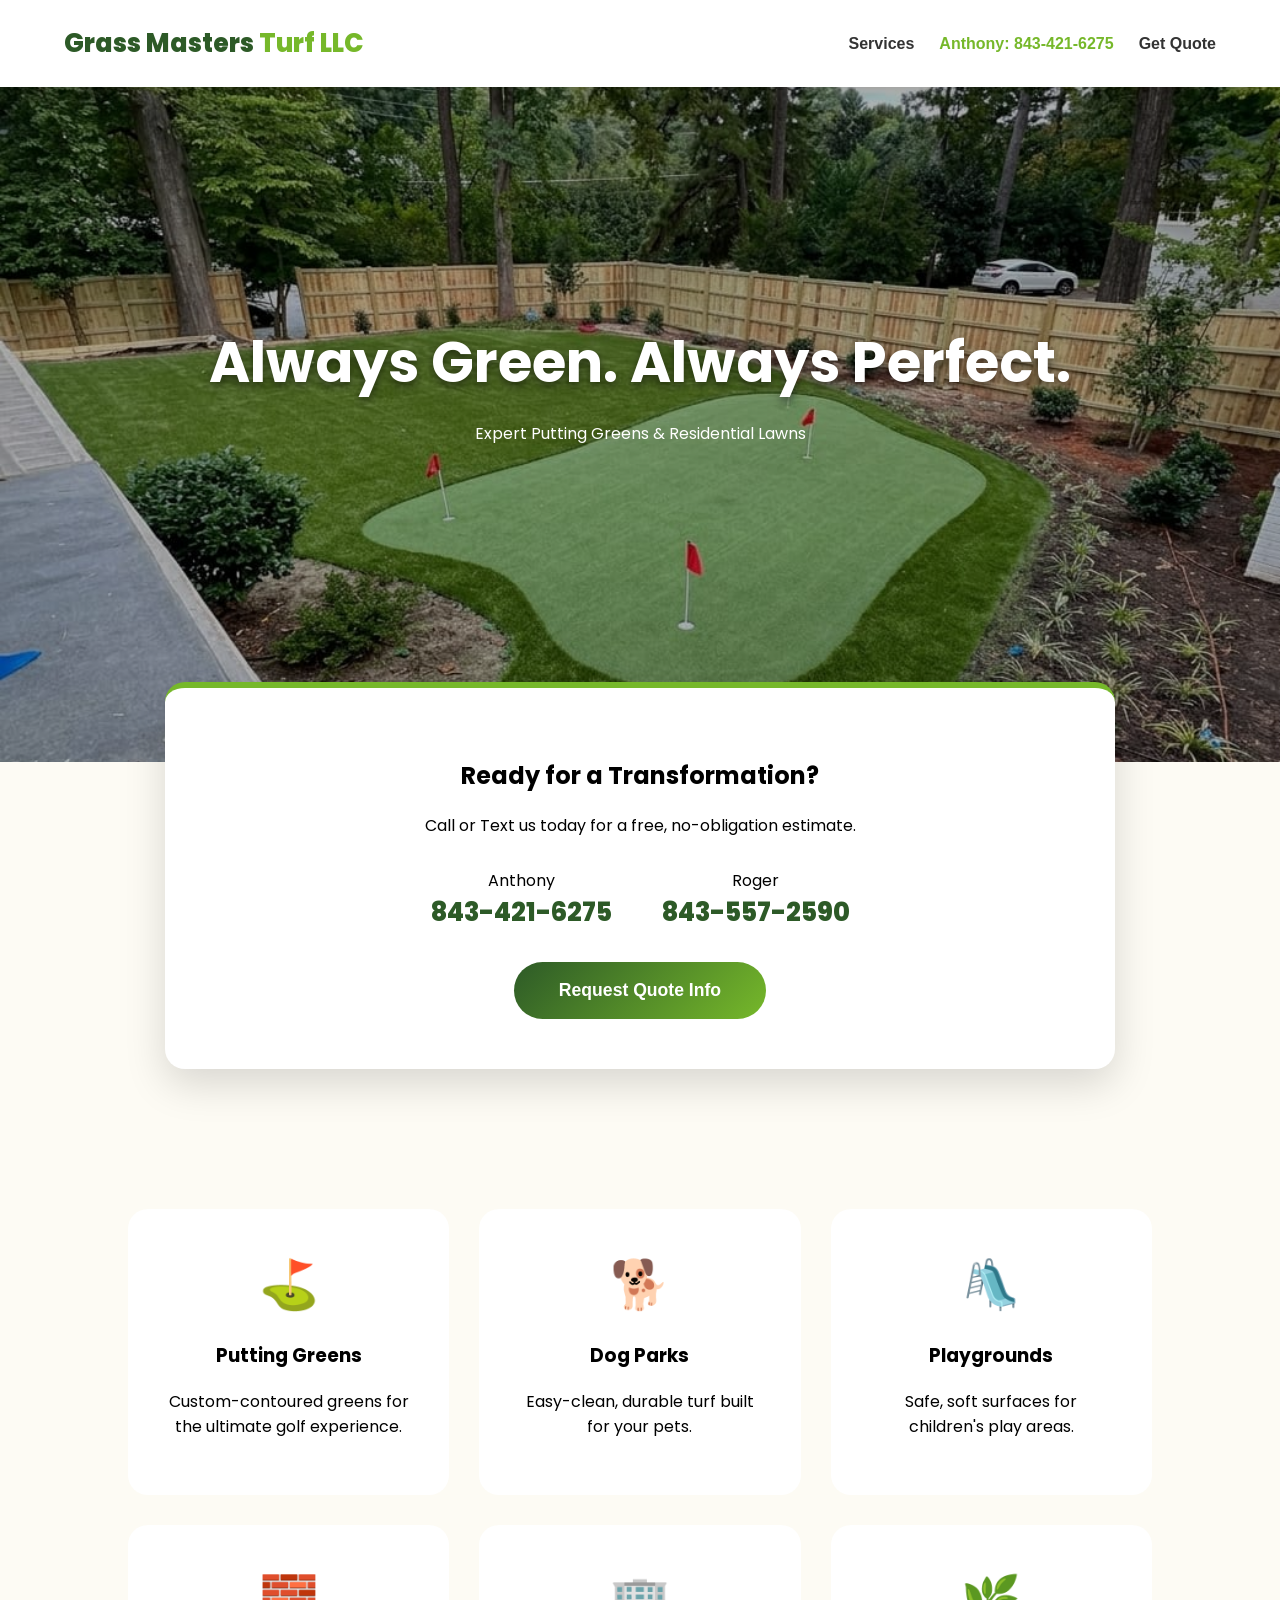
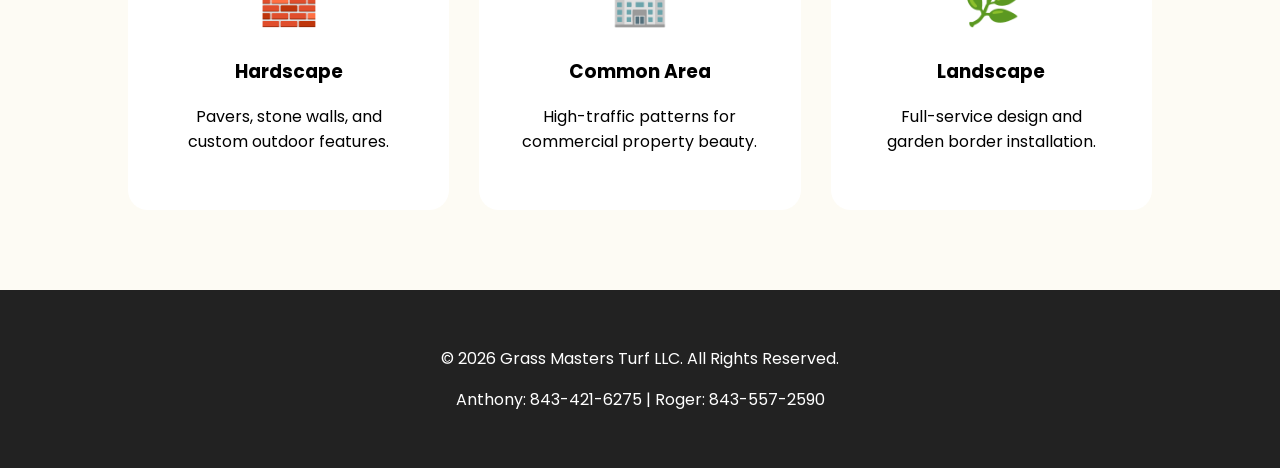
==== commit a992cb29: "Update image sources in index.html" ====
--- a/index.html
+++ b/index.html
@@ -23,7 +23,7 @@
     <section class="hero-slider">
         <div class="slideshow">
             <div class="slide pop-in">
-                <img src="8511.jpg" alt="Putting Green">
+                <img src="slide_show_image_1.jpeg" alt="Putting Green">
                 <div class="hero-text">
                     <h1>Always Green. Always Perfect.</h1>
                     <p>Expert Putting Greens & Residential Lawns</p>
@@ -31,7 +31,7 @@
             </div>
 
             <div class="slide pop-in">
-                <img src="WhatsApp Image 2026-03-12 at 2.50.25 PM.jpeg" alt="Residential Backyard">
+                <img src="slide_show_image_2.jpeg" alt="Residential Backyard">
                 <div class="hero-text">
                     <h1>Backyard Transformations</h1>
                     <p>Low-Maintenance Luxury Living</p>
@@ -39,7 +39,7 @@
             </div>
 
             <div class="slide pop-in">
-                <img src="8513.jpg" alt="Commercial Turf">
+                <img src="slide_show_image_3.jpeg" alt="Commercial Turf">
                 <div class="hero-text">
                     <h1>Commercial Solutions</h1>
                     <p>Professional Patterns & Common Areas</p>
@@ -107,3 +107,4 @@
     <script src="script.js"></script>
 </body>
 </html>
+
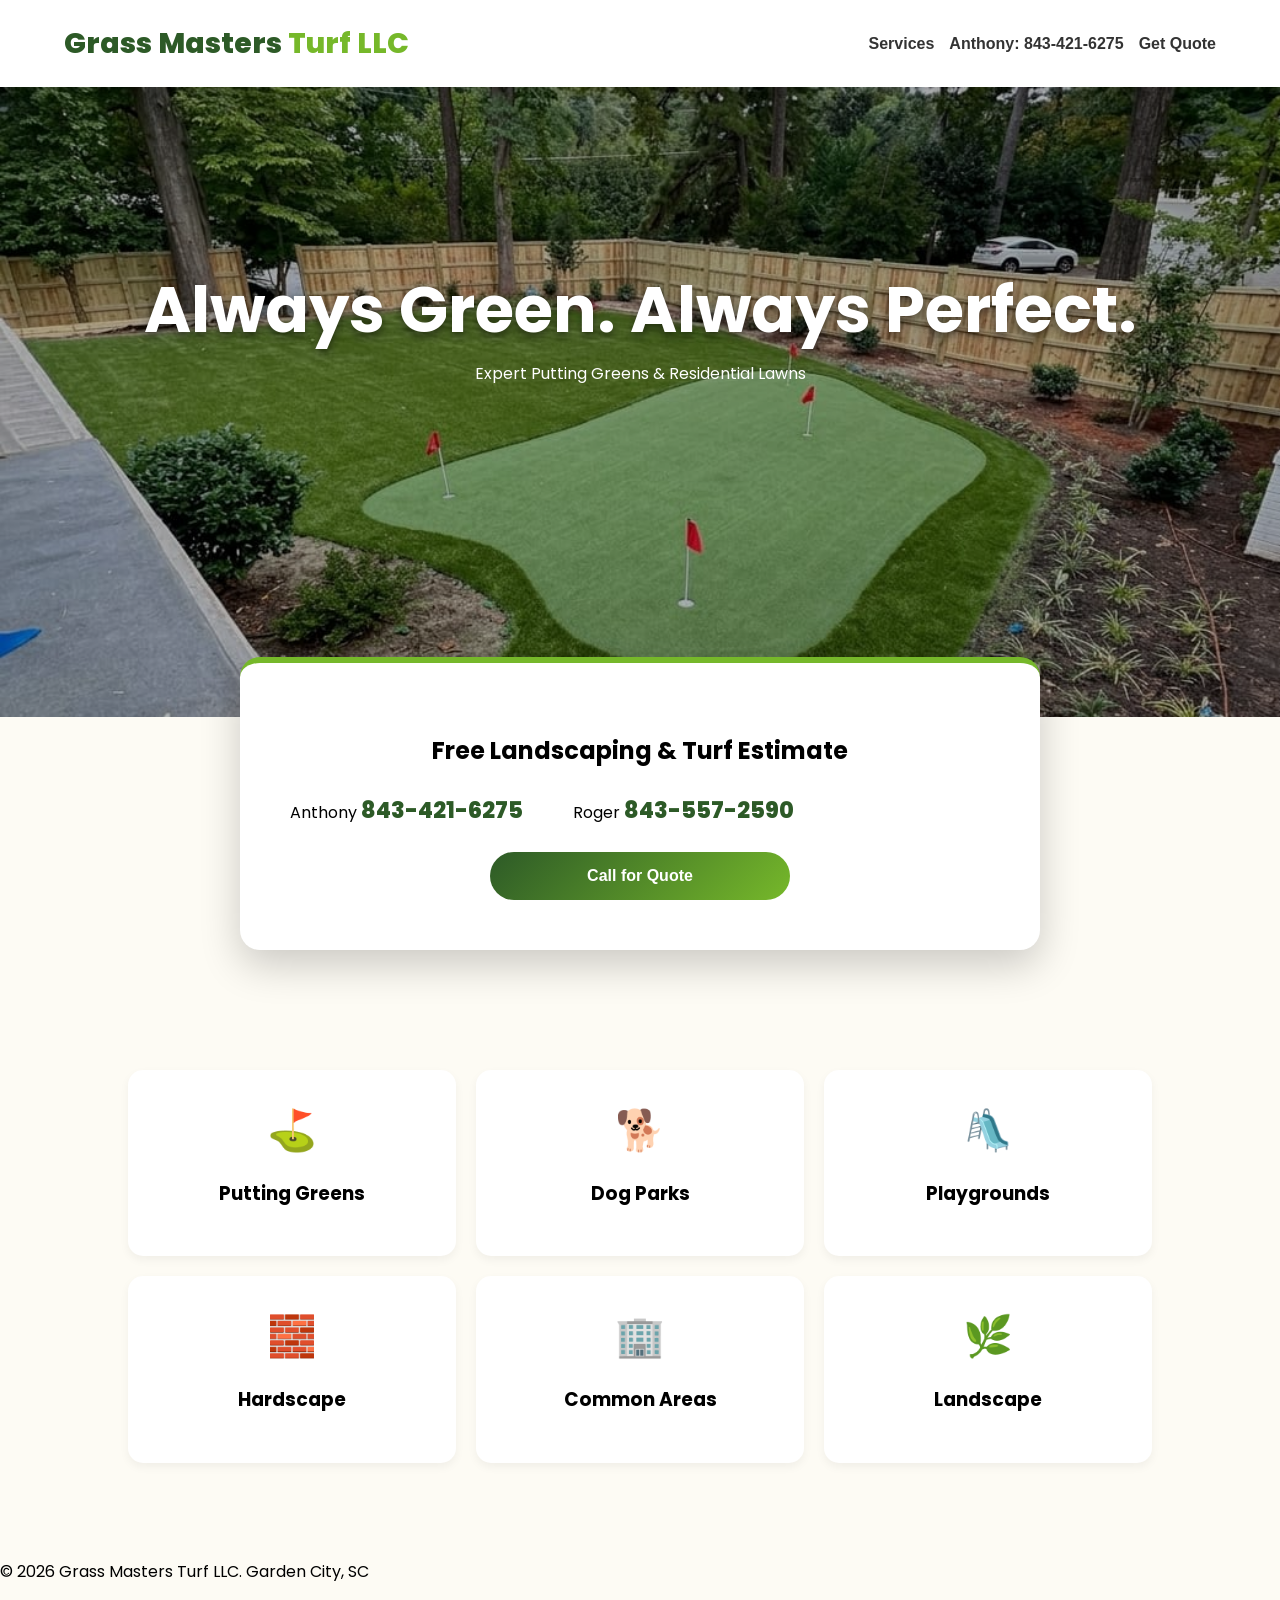
==== commit 2cfb5d6b: "Enhance SEO and update content in index.html Updated the title, meta description, and keywords for b" ====
--- a/index.html
+++ b/index.html
@@ -3,7 +3,11 @@
 <head>
     <meta charset="UTF-8">
     <meta name="viewport" content="width=device-width, initial-scale=1.0">
-    <title>Grass Masters Turf LLC | Premium Synthetic Grass</title>
+    
+    <title>Grass Masters Turf LLC | Putting Greens & Dog Parks in Garden City, SC</title>
+    <meta name="description" content="Grass Masters Turf LLC specializes in premium synthetic grass, custom putting greens, dog parks, and hardscaping in Garden City and surrounding areas.">
+    <meta name="keywords" content="Turf installation, Dog Park Grass, Putting Greens, Landscaping Garden City, Hardscape">
+
     <link rel="stylesheet" href="style.css">
     <link href="https://fonts.googleapis.com/css2?family=Poppins:wght@400;600;800&display=swap" rel="stylesheet">
 </head>
@@ -23,26 +27,17 @@
     <section class="hero-slider">
         <div class="slideshow">
             <div class="slide pop-in">
-                <img src="slide_show_image_1.jpeg" alt="Putting Green">
+                <img src="slide_show_image_1.jpeg" alt="Custom putting green installation by Grass Masters">
                 <div class="hero-text">
                     <h1>Always Green. Always Perfect.</h1>
                     <p>Expert Putting Greens & Residential Lawns</p>
                 </div>
             </div>
-
             <div class="slide pop-in">
-                <img src="slide_show_image_2.jpeg" alt="Residential Backyard">
+                <img src="slide_show_image_3.jpeg" alt="Artificial turf for dog parks and backyards">
                 <div class="hero-text">
                     <h1>Backyard Transformations</h1>
                     <p>Low-Maintenance Luxury Living</p>
-                </div>
-            </div>
-
-            <div class="slide pop-in">
-                <img src="slide_show_image_3.jpeg" alt="Commercial Turf">
-                <div class="hero-text">
-                    <h1>Commercial Solutions</h1>
-                    <p>Professional Patterns & Common Areas</p>
                 </div>
             </div>
         </div>
@@ -50,8 +45,7 @@
 
     <section id="quote-section" class="quote-info">
         <div class="quote-card">
-            <h2>Ready for a Transformation?</h2>
-            <p>Call or Text us today for a free, no-obligation estimate.</p>
+            <h2>Free Landscaping & Turf Estimate</h2>
             <div class="contact-grid">
                 <div class="contact-item">
                     <span class="name">Anthony</span>
@@ -62,49 +56,23 @@
                     <a href="tel:8435572590" class="phone-link">843-557-2590</a>
                 </div>
             </div>
-            <button id="quoteBtn" class="cta-button">Request Quote Info</button>
+            <button id="quoteBtn" class="cta-button">Call for Quote</button>
         </div>
     </section>
 
     <section id="services" class="services">
-        <div class="service-card">
-            <span class="icon">⛳</span>
-            <h3>Putting Greens</h3>
-            <p>Custom-contoured greens for the ultimate golf experience.</p>
-        </div>
-        <div class="service-card">
-            <span class="icon">🐕</span>
-            <h3>Dog Parks</h3>
-            <p>Easy-clean, durable turf built for your pets.</p>
-        </div>
-        <div class="service-card">
-            <span class="icon">🛝</span>
-            <h3>Playgrounds</h3>
-            <p>Safe, soft surfaces for children's play areas.</p>
-        </div>
-        <div class="service-card">
-            <span class="icon">🧱</span>
-            <h3>Hardscape</h3>
-            <p>Pavers, stone walls, and custom outdoor features.</p>
-        </div>
-        <div class="service-card">
-            <span class="icon">🏢</span>
-            <h3>Common Area</h3>
-            <p>High-traffic patterns for commercial property beauty.</p>
-        </div>
-        <div class="service-card">
-            <span class="icon">🌿</span>
-            <h3>Landscape</h3>
-            <p>Full-service design and garden border installation.</p>
-        </div>
+        <div class="service-card"><span class="icon">⛳</span><h3>Putting Greens</h3></div>
+        <div class="service-card"><span class="icon">🐕</span><h3>Dog Parks</h3></div>
+        <div class="service-card"><span class="icon">🛝</span><h3>Playgrounds</h3></div>
+        <div class="service-card"><span class="icon">🧱</span><h3>Hardscape</h3></div>
+        <div class="service-card"><span class="icon">🏢</span><h3>Common Areas</h3></div>
+        <div class="service-card"><span class="icon">🌿</span><h3>Landscape</h3></div>
     </section>
 
     <footer>
-        <p>&copy; 2026 Grass Masters Turf LLC. All Rights Reserved.</p>
-        <p>Anthony: 843-421-6275 | Roger: 843-557-2590</p>
+        <p>&copy; 2026 Grass Masters Turf LLC. Garden City, SC</p>
     </footer>
 
     <script src="script.js"></script>
 </body>
 </html>
-
--- a/style.css
+++ b/style.css
@@ -6,141 +6,67 @@
     --white: #ffffff;
 }
 
+* { box-sizing: border-box; } /* Prevents layout breaking on mobile */
+
 body {
     font-family: 'Poppins', sans-serif;
     margin: 0;
     background-color: var(--cream-bg);
-    overflow-x: hidden;
+    overflow-x: hidden; /* Prevents horizontal scrolling */
 }
 
 /* Header & Nav */
-header {
-    background: var(--white);
-    position: sticky;
-    top: 0;
-    z-index: 1000;
-    box-shadow: 0 2px 10px rgba(0,0,0,0.1);
-}
-
-nav {
-    display: flex;
-    justify-content: space-between;
-    align-items: center;
-    padding: 15px 5%;
-}
-
-.logo {
-    font-size: 1.6rem;
-    font-weight: 800;
-    color: var(--dark-green);
-}
-
+header { background: #fff; position: sticky; top: 0; z-index: 1000; box-shadow: 0 2px 10px rgba(0,0,0,0.1); }
+nav { display: flex; justify-content: space-between; align-items: center; padding: 15px 5%; }
+.logo { font-size: 1.4rem; font-weight: 800; color: var(--dark-green); }
 .logo span { color: var(--logo-green); }
 
-.nav-links { list-style: none; display: flex; gap: 25px; align-items: center; }
-
-.nav-links a { text-decoration: none; color: #333; font-weight: 600; }
-
-.nav-phone { color: var(--logo-green) !important; }
+.nav-links { list-style: none; display: flex; gap: 15px; align-items: center; padding: 0; }
+.nav-links a { text-decoration: none; font-weight: 600; color: #333; font-size: 0.9rem; }
 
 /* Hero Slider */
-.hero-slider {
-    position: relative;
-    height: 75vh;
-    background: #000;
-}
+.hero-slider { position: relative; height: 70vh; background: #000; }
+.slide { position: absolute; width: 100%; height: 100%; display: none; }
+.slide img { width: 100%; height: 100%; object-fit: cover; opacity: 0.7; }
 
-.slide {
-    position: absolute;
-    width: 100%;
-    height: 100%;
-    display: none;
-}
-
-.slide img {
-    width: 100%;
-    height: 100%;
-    object-fit: cover;
-    opacity: 0.7;
-}
-
-/* The "Pop" Animation */
-.pop-in {
-    animation: popEffect 0.8s cubic-bezier(0.26, 0.53, 0.74, 1.48);
-}
-
+.pop-in { animation: popEffect 1s ease-out; }
 @keyframes popEffect {
-    0% { transform: scale(1.2); opacity: 0; }
+    0% { transform: scale(1.1); opacity: 0; }
     100% { transform: scale(1); opacity: 1; }
 }
 
 .hero-text {
-    position: absolute;
-    top: 45%;
-    left: 50%;
-    transform: translate(-50%, -50%);
-    text-align: center;
-    color: white;
-    width: 90%;
+    position: absolute; top: 40%; left: 50%; transform: translate(-50%, -50%);
+    text-align: center; color: white; width: 90%;
+}
+.hero-text h1 { font-size: 2.5rem; text-shadow: 0 4px 10px rgba(0,0,0,0.5); margin: 0; line-height: 1.1; }
+
+/* Quote Card - The "Overlap" */
+.quote-info { padding: 0 15px 40px; margin-top: -60px; position: relative; z-index: 10; }
+.quote-card {
+    background: #fff; max-width: 800px; margin: 0 auto; padding: 30px 20px;
+    border-radius: 20px; box-shadow: 0 15px 40px rgba(0,0,0,0.2); text-align: center;
+    border-top: 6px solid var(--logo-green);
+}
+.contact-grid { display: flex; flex-direction: column; gap: 20px; margin: 25px 0; }
+.phone-link { font-size: 1.4rem; font-weight: 800; color: var(--dark-green); text-decoration: none; }
+
+.cta-button {
+    background: var(--primary-gradient); color: white; border: none; padding: 15px 35px;
+    font-size: 1rem; font-weight: bold; border-radius: 50px; cursor: pointer; width: 100%; max-width: 300px;
 }
 
-.hero-text h1 { font-size: 3.5rem; margin: 0; text-shadow: 0 4px 10px rgba(0,0,0,0.5); }
+/* Services */
+.services { display: grid; grid-template-columns: 1fr; gap: 20px; padding: 40px 5%; }
+.service-card { background: #fff; padding: 30px; border-radius: 15px; text-align: center; box-shadow: 0 4px 10px rgba(0,0,0,0.05); }
+.service-card .icon { font-size: 2.5rem; display: block; margin-bottom: 10px; }
 
-/* Quote Section Layering */
-.quote-info {
-    padding: 0 20px 60px;
-    margin-top: -80px;
-    position: relative;
-    z-index: 10;
+/* --- RESPONSIVE BREAKPOINTS (Desktop) --- */
+@media (min-width: 768px) {
+    .logo { font-size: 1.8rem; }
+    .hero-text h1 { font-size: 4rem; }
+    .contact-grid { flex-direction: row; gap: 50px; }
+    .services { grid-template-columns: repeat(3, 1fr); padding: 80px 10%; }
+    .quote-card { padding: 50px; }
+    .nav-links a { font-size: 1rem; }
 }
-
-.quote-card {
-    background: var(--white);
-    max-width: 850px;
-    margin: 0 auto;
-    padding: 50px;
-    border-radius: 20px;
-    box-shadow: 0 15px 40px rgba(0,0,0,0.15);
-    text-align: center;
-    border-top: 6px solid var(--logo-green);
-}
-
-.contact-grid { display: flex; justify-content: center; gap: 50px; margin: 30px 0; }
-
-.phone-link { font-size: 1.6rem; font-weight: 800; color: var(--dark-green); text-decoration: none; display: block; }
-
-.cta-button {
-    background: var(--primary-gradient);
-    color: white;
-    border: none;
-    padding: 18px 45px;
-    font-size: 1.1rem;
-    font-weight: bold;
-    border-radius: 50px;
-    cursor: pointer;
-    transition: 0.3s;
-}
-
-.cta-button:hover { transform: translateY(-3px); box-shadow: 0 10px 20px rgba(118, 184, 42, 0.4); }
-
-/* Services Grid */
-.services {
-    display: grid;
-    grid-template-columns: repeat(auto-fit, minmax(280px, 1fr));
-    gap: 30px;
-    padding: 80px 10%;
-}
-
-.service-card {
-    background: white;
-    padding: 40px;
-    border-radius: 20px;
-    text-align: center;
-    transition: 0.4s;
-}
-
-.service-card:hover { background: var(--primary-gradient); color: white; transform: translateY(-10px); }
-
-.service-card .icon { font-size: 3rem; margin-bottom: 20px; display: block; }
-
-footer { background: #222; color: white; padding: 40px; text-align: center; }
